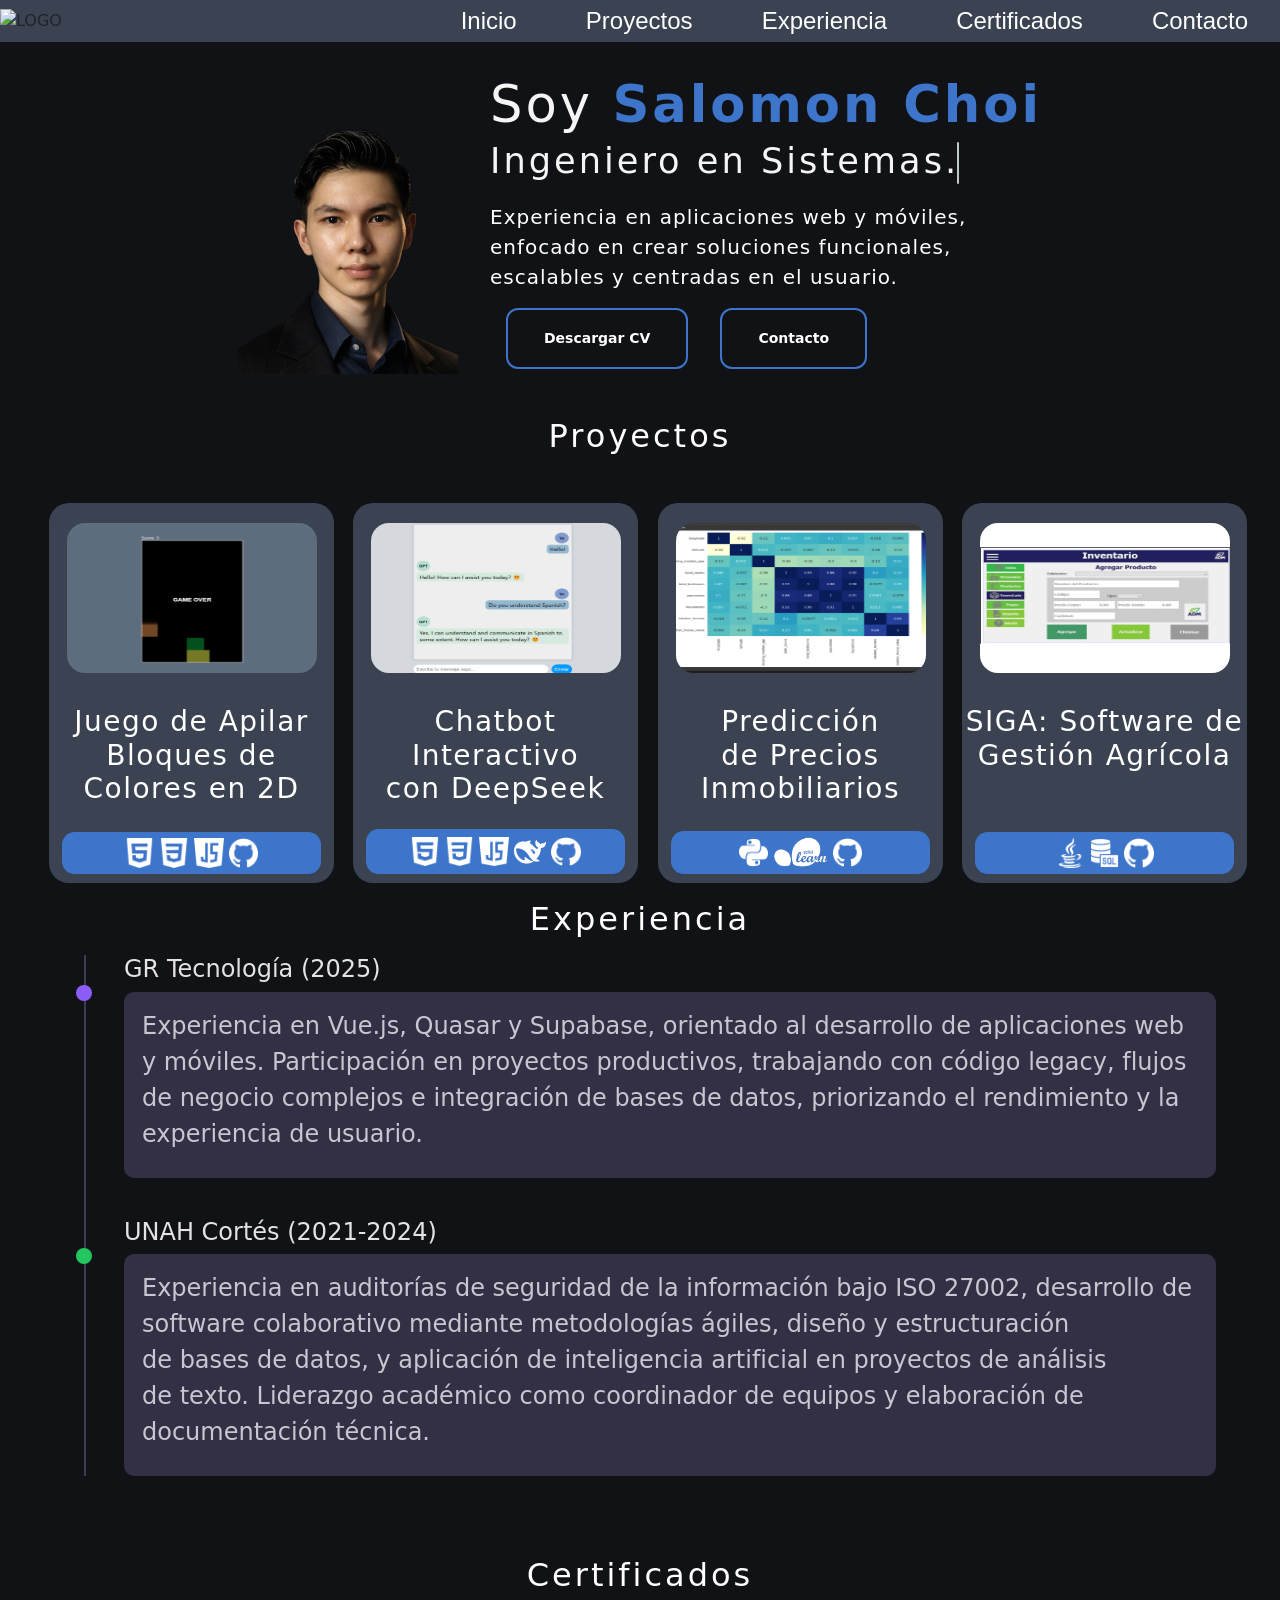
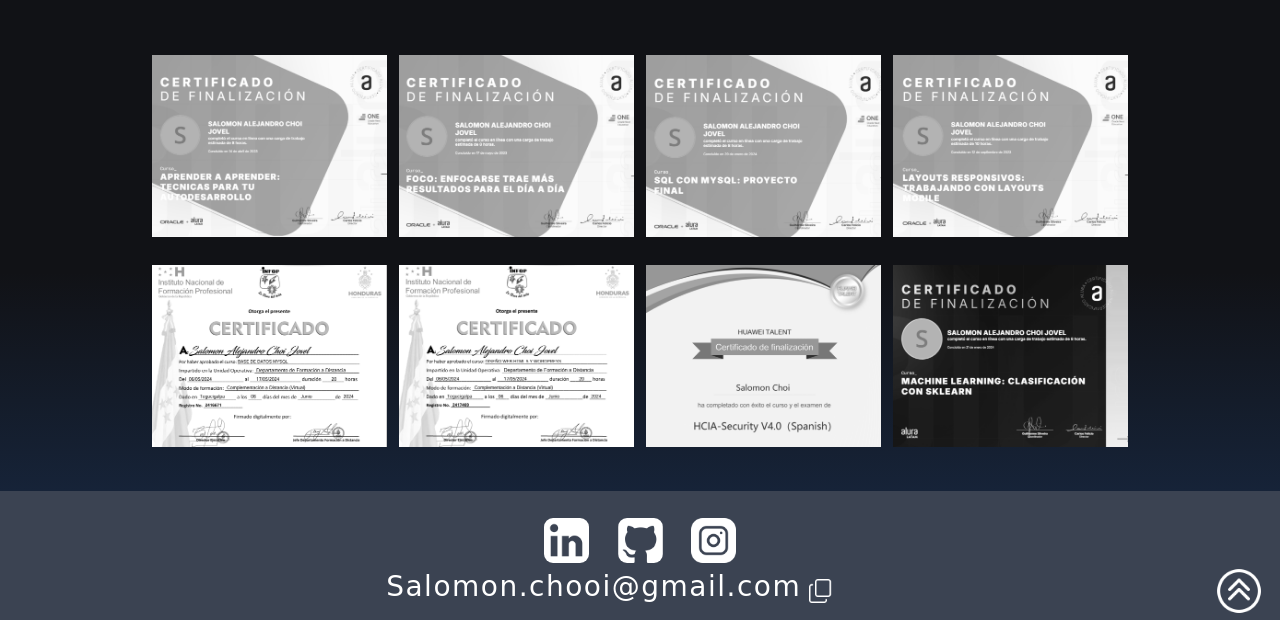
==== index.html @ 85e26380 "contacto funciona y mejora visual" ====
<!DOCTYPE html>
<html lang="es">

<head>
  <meta charset="UTF-8" />
  <meta name="viewport" content="width=device-width, initial-scale=1.0" />
  <title>Portafolio</title>
  <link rel="preconnect" href="https://fonts.googleapis.com">
  <link rel="icon" href="../PortafolioWeb/imagenes/logo.png" type="image/png">
  <link rel="preconnect" href="https://fonts.gstatic.com" crossorigin>
  <link
    href="https://fonts.googleapis.com/css2?family=Poppins:ital,wght@0,100;0,200;0,300;0,400;0,500;0,600;0,700;0,800;0,900;1,100;1,200;1,300;1,400;1,500;1,600;1,700;1,800;1,900&display=swap"
    rel="stylesheet">
  <link rel="stylesheet" class="nav--link" href="index.css" />
  <link href="https://cdn.jsdelivr.net/npm/bootstrap@5.3.3/dist/css/bootstrap.min.css" rel="stylesheet" />

</head>

<body>
  <header>
    <nav class="nav d-flex justify-content-between align-items-center p-0" id="nav">
      <div>
        <img src="../PortafolioWeb/imagenes/logo.png" class="logo" alt="LOGO">
      </div>
      <div>
        <ul class="nav__lista">
          <li class="nav__item">
            <a class="nav--link" href="#inicio">Inicio</a>
          </li>
          <li class="nav__item">
            <a class="nav--link" href="#proyectos">Proyectos</a>
          </li>
          <li class="nav__item">
            <a class="nav--link" href="#educacion">Experiencia</a>
          </li>
          <li class="nav__item">
            <a class="nav--link" href="#certificados">Certificados</a>
          </li>
          <li class="nav__item">
            <a class="nav--link" href="../PortafolioWeb/contact/contact.html">Contacto</a>
          </li>
        </ul>
      </div>
    </nav>
  </header>

  <section id="inicio">
    <div class="container_inicio d-flex">
      <div class="cursor">
        <h1 id="small-title">Salomon Choi</h1>
      </div>

      <div class="container_inicio_pic">
        <picture>
          <img src="./imagenes/salomon.png" alt="SALOMON" class="pfp" />
        </picture>
      </div>
      <div class="container_inicio_info d-flex">
        <div style="width: fit-content;">
          <h1 class="m-0  pb-1 titulocursor">Soy <span class="resaltar fw-bolder">Salomon Choi</span></h1>
        </div>
        <div style="width: fit-content;">
          <h3 id="large-title" class="p-0 pb-1 m-0 titulocursor">Ingeniero en Sistemas.</h3>
        </div>
        <p class="pt-3 fs-5">
          Experiencia en aplicaciones web y móviles, <br>enfocado en crear soluciones funcionales,<br> escalables y
          centradas en el usuario.
        </p>
        <div class="container_inicio_button">
          <input type="button" value="Descargar CV" class="button" id="download_button" />
          <input type="button" value="Contacto" class="button"
            onclick="location.href= `../PortafolioWeb/contact/contact.html`" />
        </div>
      </div>
    </div>
  </section>

  <section id="proyectos">
    <h2>Proyectos</h2>
    <div class="container_proyecto">
      <div class="container_proyecto_card">
        <div class="card_front">
          <!-- <h4>Proyecto 1</h4> -->
          <picture>
            <img src="./imagenes/proyectos/18.png" alt="PPP" class="imgProyecto" />
          </picture>
          <h3>Juego de Apilar Bloques de Colores en 2D</h3>
          <div class="container_proyecto_lenguaje">
            <img src="./imagenes/lenguajes/html.png" alt="html" class="icono_lenguaje" />
            <img src="./imagenes/lenguajes/css.png" alt="css" class="icono_lenguaje" />
            <img src="./imagenes/lenguajes/javascript.png" alt="javascript" class="icono_lenguaje" />
            <img src="./imagenes/lenguajes/github.png" alt="github" class="icono_lenguaje" />
          </div>
        </div>
        <div class="card_back">
          <h3 id="card_back-title">Juego de Apilar Bloques de Colores en 2D</h3>
          <p>
            Juego desarrollado en JavaScript donde el jugador debe colocar bloques sobre el anterior, cortando el
            sobrante y reduciendo la superficie disponible. Incluye lógica de juego y detección de colisiones.
          </p>
          <input type="button" value="Ver Código"
            onclick="window.open('https://github.com/SaloChoi/Juego-de-bloques-2D', '_blank')" class="button" />
        </div>
      </div>
      <!-- ---------------------------------------------- -->
      <div class="container_proyecto_card">
        <div class="card_front">
          <!-- <h4>Proyecto2</h4> -->
          <picture>
            <img src="./imagenes/proyectos/17.png" alt="PPP" class="imgProyecto" />
          </picture>
          <h3>Chatbot Interactivo con DeepSeek</h3>
          <div class="container_proyecto_lenguaje">
            <img src="./imagenes/lenguajes/html.png" alt="html" class="icono_lenguaje" />
            <img src="./imagenes/lenguajes/css.png" alt="css" class="icono_lenguaje" />
            <img src="./imagenes/lenguajes/javascript.png" alt="javascript" class="icono_lenguaje" />
            <img src="./imagenes/lenguajes/deepseek.png" alt="deepseek" id="icono_deepseek" />
            <img src="./imagenes/lenguajes/github.png" alt="github" class="icono_lenguaje" />
          </div>
        </div>
        <div class="card_back">
          <h3 id="card_back-title">Chatbot Interactivo con DeepSeek</h3>
          <p>
            Chatbot que utiliza la API de DeepSeek para proporcionar respuestas inteligentes, optimizando la interacción
            con los usuarios y gestionando dependencias con npm para mayor eficiencia.
          </p>
          <input type="button" value="Ver Código" onclick="window.open('https://github.com/SaloChoi/Chatbot', '_blank')"
            class="button" />
        </div>
      </div>
      <!-- ---------------------------------------------- -->
      <div class="container_proyecto_card">
        <div class="card_front">
          <!-- <h4>Proyecto 3</h4> -->
          <picture>
            <img src="./imagenes/proyectos/19.png" alt="PPP" class="imgProyecto" />
          </picture>
          <h3>
            Predicción de Precios Inmobiliarios
          </h3>
          <div class="container_proyecto_lenguaje">
            <img src="./imagenes/lenguajes/python.png" alt="python" class="icono_lenguaje" />
            <img src="./imagenes/lenguajes/sk.png" alt="sklearn" id="icono_sklearn""/>
            <img src=" ./imagenes/lenguajes/github.png" alt="github" class="icono_lenguaje" />
          </div>
        </div>
        <div class=" card_back">
          <h3 id="card_back-title">Predicción de Precios Inmobiliarios</h3>
          <p>
            Proyecto en Phyton que utiliza Scikit-Learn para predecir precios de viviendas. Se emplearon Pandas y
            NumPy para procesar datos, y Matplotlib para visualización. Desarrollado en Google Colab.
          </p>
          <input type="button" value="Ver Código"
            onclick="window.open('https://github.com/SaloChoi/Predicci-n-de-Precios', '_blank')" class="button" />
        </div>
      </div>
      <!-- ---------------------------------------------- -->
      <div class="container_proyecto_card">
        <div class="card_front">
          <!-- <h4>Proyecto 4</h4> -->
          <picture>
            <img src="./imagenes/proyectos/20.png" alt="PPP" class="imgProyecto" />
          </picture>
          <h3>SIGA: Software de Gestión Agrícola</h3>
          <div class="container_proyecto_lenguaje">
            <img src="./imagenes/lenguajes/java.png" alt="java" class="icono_lenguaje" />
            <img src="./imagenes/lenguajes/sql.png" alt="sql" class="icono_lenguaje" />
            <img src="./imagenes/lenguajes/github.png" alt="github" class="icono_lenguaje" />
          </div>
        </div>

        <div class="card_back">
          <h3 id="card_back-title">SIGA: Software de Gestión Agrícola</h3>
          <p>
            Software desarrollado Java para gestionar productos, pagos y proveedores en el sector agrícola. El sistema
            se conecta a una base de datos MySQL para generar informes y mostrar gráficos que facilitan la toma de
            decisiones.
          </p>
          <input type="button" value="Ver Código" onclick="window.open('https://github.com/SaloChoi/SIGA', '_blank')"
            class="button" />
        </div>
      </div>
    </div>
  </section>

  <section id="educacion">
    <h2>Experiencia</h2>

    <div class="timeline">

      <div class="timeline-item">
        <h4>GR Tecnología (2025)</h4>
        <div class="dot purple"></div>
        <div class="content">
          <p class="fs-4">Experiencia en Vue.js, Quasar y Supabase, orientado al desarrollo de aplicaciones web y
            móviles. Participación en proyectos productivos, trabajando con código legacy, flujos de negocio complejos e
            integración de bases de datos, priorizando el rendimiento y la experiencia de usuario.</p>

        </div>
      </div>

      <div class="timeline-item">
        <h4>UNAH Cortés (2021-2024)</h4>
        <div class="dot green"></div>
        <div class="content">
          <p class="fs-4">Experiencia en auditorías de seguridad de la información bajo ISO 27002, desarrollo de
            software colaborativo mediante metodologías ágiles, diseño y estructuración de bases de datos, y aplicación
            de inteligencia artificial en proyectos de análisis de texto. Liderazgo académico como coordinador de
            equipos y elaboración de documentación técnica.</p>

        </div>
      </div>



    </div>


  </section>


  <section id="certificados">
    <h2>Certificados</h2>
    <div class="container_certificados">
      <div class="portfolio__project">
        <img src="./imagenes/certificados/4.png" alt="" class="img_certificado" />
      </div>
      <div class="portfolio__project">
        <img src="./imagenes/certificados/6.png" alt="" class="img_certificado" />
      </div>
      <div class="portfolio__project">
        <img src="./imagenes/certificados/7.png" alt="" class="img_certificado" />
      </div>
      <div class="portfolio__project">
        <img src="./imagenes/certificados/15.png" alt="" class="img_certificado" />
      </div>
      <div class="portfolio__project">
        <img src="./imagenes/certificados/1.png" alt="" class="img_certificado" />
      </div>
      <div class="portfolio__project">
        <img src="./imagenes/certificados/2.png" alt="" class="img_certificado" />
      </div>
      <div class="portfolio__project">
        <img src="./imagenes/certificados/3.png" alt="" class="img_certificado" />
      </div>
      <div class="portfolio__project">
        <img src="./imagenes/certificados/5.png" alt="" class="img_certificado" />
      </div>
    </div>
    <script src="index.js" type="module"> </script>
</body>

<footer id="contacto">
  <div class="footer_container">
    <div id="owo">
      <ul class="icon-list">
        <li><a href="https://www.linkedin.com/in/salomon-choi-44223b34b/" target="_blank"><img class="programas2"
              src="./imagenes/linkedin.png" alt="" /></a></li>
        <li><a href="https://github.com/SaloChoi" target="_blank"><img class="programas2" src="./imagenes/github.png"
              alt="" /></a></li>
        <li><a href="https://www.instagram.com/accounts/login/" target="_blank"><img class="programas2"
              src="./imagenes/instagram.png" alt="" /></a></li>
      </ul>
    </div>
    <div class="footer-email d-flex align-items-center">
      <div class="d-flex align-items-center mb-2 mt-1">
        <h3 id="email" class="me-2 ps-4">Salomon.chooi@gmail.com</h3>
      <img src="./imagenes/copia.png" class="copy-img" title="Click para copiar" onclick="copiarEmail(this)">
      <span id="copiado-msg" class="copiado-msg ">¡Copiado!</span>
      <a href="#nav" class="up">
        <img src="./imagenes/chevron-doble.png" alt="Up" class="up-img">
      </a>
      </div>
    </div>
  </div>
</footer>

</html>
---- index.css ----
* {
  box-sizing: border-box;
}

body {
  margin: 0;
  padding: 0;
  width: 100%;
  font-family: "poppins", sans-serif;
  background-color: var(--bg-color) !important;
  display: flex;
  flex-direction: column;
  --bg-color: #111216;
  --bg-color-nav: #38393c;
  --bg-color-button: #48e;
  --bg-color-resaltar: #0e3f65;
  --bg-color-section: #373737;
  --letra: #ffffff;
  --letra-oscura: #e3e3e3;
  --dg-color-1: #192d4c;
  --dg-color-2: #1e3961;
  --dg-color-3: #264c85;
  --dg-color-4: #3160a5;
  --dg-color-5: #3c75ca;
  --dg-color-6:   #3f3b52;
  --dg-color-7: #3b4352;
}

h1,
h2,
h3 {
  text-wrap: balance;
}

p {
  text-wrap: pretty;
  font-weight: 400;
  font-size: 0.9rem;
}

header {
  margin: 0;
  padding: 0;
}

.resaltar {
  color: var(--dg-color-5);
}

.logo {
  width: 70px;
  height: 70px;
}

.nav {
  background-color: var(--dg-color-7);
  text-align: right;
  padding: 1%;
}

.nav__lista {
  margin: 0;
  padding: 0;
}

.nav__item {
  display: inline-block;
  /* background-color: var(--bg-color-nav); */
  color: var(--letra);
  font-family: sans-serif;
  padding: 0.2rem 2rem;
  font-size: 1.5rem;
  /* border: 1px solid var(--bg-color-nav); */
}

.nav__item:hover {
  background-color: var(--bg-color);
  border-radius: 10px 10px 0 0;
  border: 1px solid var(--letra);
  border-bottom: none;
}

.nav--link {
  color: inherit;
  text-decoration: none;
}

/* ////////////INICIO */

.container_inicio {
  display: flex;
  flex-direction: row;
  justify-content: center;
  padding-top: 2rem;
  padding-bottom: 0;
  margin: auto;
}

#small-title {
  display: none;
}

.pfp {
  width: 100%;
  height: 100%;
  position: absolute;
  z-index: 1;
}

.container_inicio_pic {
  width: 220px;
  height: 300px;
  background-color: none;
  border-radius: 10%;
  position: relative;
  overflow: visible;
}

.container_inicio_info {
  display: flex;
  flex-direction: column;
  justify-content: center;
  margin-left: 2rem;
  color: var(--letra);
  letter-spacing: 1px;
}

.cursor {
  display: flex;
}

.titulocursor {
  letter-spacing: 3px;
  margin: 0;
  color: whitesmoke;
  overflow: hidden;
  white-space: nowrap;
  position: relative;
  width: 0; /* Empieza en 0 */
  font-size: 320%;
}

h1.titulocursor {
  animation: typing 2s steps(20) forwards;
  animation-delay: 0.3s;
}

h3.titulocursor {
  animation: typing 3s steps(25) forwards;
  animation-delay: 2.5s; /* Después del h1 */
  font-size: 220%;
}

/* Cursor al FINAL del texto */
.titulocursor::after {
  content: "";
  width: 2px;
  height: 90%;
  background-color: #bfc9ca;
  position: absolute;
  right: 0;
  top: 5%;
  border-radius: 4px;
  animation: parpadear 0.7s infinite;
}

/* Ocultar cursor del h1 cuando termine */
h1.titulocursor::after {
  animation:
    parpadear 0.7s infinite,
    hideCursor 0s 2.5s forwards;
}

/* Animaciones */
@keyframes typing {
  from {
    width: 0;
  }
  to {
    width: 100%;
  }
}

@keyframes parpadear {
  0%,
  100% {
    opacity: 1;
  }
  50% {
    opacity: 0;
  }
}

@keyframes hideCursor {
  to {
    opacity: 0;
    visibility: hidden;
  }
}

.container_inicio_info p {
  margin: 0;
}

.container_inicio_button {
  display: flex;
  flex-direction: row;
}

.container_inicio_button input {
  margin: 1rem;
}

.button {
  color: var(--letra);
  border: 2px solid var(--dg-color-5);
  border-radius: 12px;
  font-weight: bold;
  padding: 18px 36px;
  display: inline-block;
  /* font-family: "Lucida Console", Monaco, monospace; */
  font-size: 14px;
  /* letter-spacing: 1px; */
  cursor: pointer;
  box-shadow: inset 0 0 0 0 var(--bg-color-nav);
  -webkit-transition: ease-out 0.4s;
  -moz-transition: ease-out 0.4s;
  transition: ease-out 0.4s;
  background-color: var(--bg-color);
}

.button:hover {
  box-shadow: inset 0 100px 0 0 var(--bg-color-button);
  color: var(--letra-oscura);
}

/*///////////////// PROYECTOS */

.container_proyecto {
  display: flex;
  flex-direction: row;
  justify-content: center;
  min-width: 300px;
  flex-wrap: wrap;
  background-color: var(--bg-color);
}

h2 {
  text-align: center;
  color: var(--letra) !important;
  padding: 2rem;
  font-size: 2rem;
  margin: 0;
  letter-spacing: 3px;
  font-weight: bolder;
}

.container_proyecto_card {
  background-color: var(--bg-color);
  max-width: 285px;
  max-height: 341px;
  margin-bottom: 2rem;
  position: relative;
  color: var(--letra);
  text-align: center;
  margin-left: 0.6rem;
  margin-right: 0.6rem;
}

h4 {
  margin-bottom: 6px;
  margin-top: 10px;
  color: var(--letra-oscura) !important;
}

h3 {
  color: var(--letra);
  letter-spacing: 1.5px;
}

.imgProyecto {
  width: 250px;
  height: 150px;
  margin-top: 20px;
  border-radius: 18px;
}

.icono_lenguaje {
  width: 12%;
}

/* .card_front picture{
  background-color: var(--dg-color-5);
} */

.container_proyecto_lenguaje {
  margin-top: auto; 
  gap: 0.5rem;
  background-color: var(--dg-color-5);
  padding: 0.4rem;
  margin-left: 0.8rem;
  margin-right:  0.8rem;
  border-radius: 0.8rem;
}

#icono_sklearn {
  width: 22%;
}

#icono_deepseek {
  width: 13%;
}

.card_front h3{
  margin-top: 2rem;
}

.card_back,
.card_front {
  backface-visibility: hidden;
  transition: transform 1.2s;
  width: 285px;
  height: 380px;
  border-radius: 20px;
  overflow: hidden;
  padding-bottom: 9px;
  background-color: var(--dg-color-7);
  margin: 0.5rem;
  display: flex;
  flex-direction: column;
}

.container_proyecto_card:hover .card_front {
  transform: perspective(1900px) rotateY(180deg);
  border: 2px solid var(--letra);
}

.card_front {
  transform: perspective(1900px) rotateY(0deg);
}

.container_proyecto_card:hover .card_back {
  transform: perspective(1900px) rotateY(360deg);
  border: 2px solid var(--letra);
}

.card_back {
  position: absolute;
  top: 0;
  width: 285px;
  height: 380px;
  padding: 12px;
  transform: perspective(900px) rotateY(180deg);
  align-content: center;
}

.card_back p{
  font-size: 1rem;
}

#card_back-title {
  letter-spacing: 0.8px;
  margin-bottom: 1rem;
  margin-top: 0;
  font-size: 1.2rem;
}

.card_back .button {
    margin-top: auto; 
  margin-bottom: 0;
    padding: 0.8rem;
}

.proyect_button:hover {
  box-shadow: inset 0 0 0 25px var(--bg-color-button);
  color: var(--letra-oscura);
  border-color: var(--bg-color-button);
}
/* ///////////////////EDUCACION//////// */

#educacion {
  margin-bottom: 0.5rem;
}

.container_educacion {
  display: flex;
  flex-direction: row;
  flex-wrap: wrap;
  justify-content: center;
  text-align: center;
}

#educacion h2 {
  padding-bottom: 0.5rem;
}

.container_educacion_etapa {
  margin-top: 2rem;
}

.img_ubicacion {
  width: 40%;
  position: relative;
}
.img_aprobado {
  position: absolute;
  opacity: 1;
  width: 4%;
  min-width: 45px;
}

.container_educacion_etapa:hover .img_aprobado {
  /* animation: rotate-scale-up-vertical 0.4s linear both; */
  animation: rotate-scale-up 0.4s linear both;
}

.container-educacion-lvl {
  border-top: 8px dotted white;
  margin: 3px;
  padding-top: 0.6rem;
}

.container_educacion_etapa p {
  color: #bfc9ca;
  font-size: 0.8rem;
  letter-spacing: normal;
  padding: 0;
  margin: 0;
  max-width: 290px;
}

.container_educacion_etapa {
  margin-top: 0;
  margin-bottom: 1rem;
  padding-top: 1rem;
}

/* ////////////////// CERTIFICADO //////////////////// */

#certificados {
  background: linear-gradient(
    to bottom,
    var(--bg-color) 50%,
    var(--dg-color-1) 100%
  );
}
.portfolio {
  min-height: 100vh;
  display: flex;
  flex-direction: row;
  text-align: center;
  container-name: portfolio;
}

.portfolio__title {
  font-size: 3rem;
}

.container_certificados {
  display: grid;
  grid-template-columns: repeat(auto-fill, minmax(200px, 1fr));
  max-width: 1000px;
  margin: auto;
  width: 100%;
  gap: 12px;
  padding: 12px;
  min-height: 48vh;
}

.portfolio__project {
  background-image: #0006;
  background-position: center;
  background-size: cover;
  display: grid;
  align-items: center;
  justify-items: center;
}

.img_certificado {
  margin: 0%;
  padding: 0%;
}

.portfolio__project h3 {
  padding: 0;
  margin: 0;
}

.portfolio__project:hover {
  opacity: 0.8;
  outline: 2px solid var(--letra);
}

.img_certificado {
  width: 100%;
}

/* ////////////FOOTER */

footer {
  background: var(--dg-color-7)
}

.footer_container {
  display: flex;
  flex-direction: column;
  align-items: center;
  padding-top: 1.5rem;
  padding-bottom: 0;
  margin-top: 1.5rem;
  /* background-color: var(--bg-color-nav); */
}

.icon-list {
  display: flex;
  justify-content: center;
  gap: 1.8rem;
  list-style: none;
  padding: 0;
  margin: 0.2rem;
}

.programas2 {
  width: 45px;
  height: 45px;
  border-radius: 20%;
}

.footer-email {
  color: var(--letra);
  font-weight: bolder;
  display: flex;
  flex-direction: row;
  font-size: 0.8rem;
  text-align: center;
}

.footer-email h3 {
  position: relative;
  font-weight: 300;
}

.up {
  position: absolute;
  right: 1rem;
}

.up-img {
  /* padding-bottom: 1rem; */
  width: 50px;
  height: 50px;
  cursor: pointer;
}

/* ####################### */

@media (max-width: 1020px) {
  .nav__item {
    padding: 0.2rem 1rem;
    font-size: 1.1rem;
  }

  .container_inicio {
    flex-direction: column;
    align-items: center;
  }

  #large-title {
    display: none;
  }

  #small-title {
    display: block;
    margin-bottom: 2rem;
  }

  h1 {
    font-size: 3rem;
  }

  .container_inicio_info {
    width: 100%;
    margin: 1rem;
    text-align: center;
    align-items: center;
  }
  .container_inicio_info p {
    margin-top: 2rem;
  }

  .button {
    padding: 10px 18px;
  }
}

@media (max-width: 768px) {
  .nav__item {
    font-size: 1.5rem;
    display: flex;
    flex-direction: column;
    width: 100%;
    padding: 2px;
  }

  .nav__item:hover {
    background-color: var(--bg-color);
    border-radius: 0;
    border: 1px solid var(--letra);
  }
}

@keyframes rotate-scale-up-vertical {
  0% {
    transform: scale(1) rotateY(0);
  }
  50% {
    transform: scale(2) rotateY(180deg);
  }
  100% {
    transform: scale(1) rotateY(360deg);
  }
}

@keyframes rotate-scale-up {
  0% {
    transform: scale(1) rotateZ(0);
  }
  50% {
    transform: scale(2) rotateZ(180deg);
  }
  100% {
    transform: scale(1) rotateZ(360deg);
  }
}

@keyframes hideCursor {
  from {
    opacity: 1;
  }
  to {
    opacity: 0;
    visibility: hidden; /* Añade esto */
  }
}

/* ///////////////////////////////////// */

.timeline {
  position: relative;
  max-width: 90%;
  margin: auto;
}

.timeline::before {
  content: "";
  position: absolute;
  left: 20px;
  top: 0;
  bottom: 0;
  width: 2px;
  background: #3f3b52;
}

.timeline-item {
  position: relative;
  padding-left: 60px;
  margin-bottom: 40px;
}

.date {
  display: block;
  color: #9ca3af;
  font-size: 0.85rem;
  margin-bottom: 6px;
}

.dot {
  position: absolute;
  left: 12px;
  top: 30px;
  width: 16px;
  height: 16px;
  border-radius: 50%;
}

.purple { background: #8b5cf6; }
.green  { background: #22c55e; }
.cyan   { background: #06b6d4; }

.content {
  background: #332f45;
  padding: 16px 18px;
  border-radius: 10px;
}

.content h3 {
  margin: 0 0 6px;
  font-size: 1rem;
}

.content p {
  margin: 0 0 10px;
  color: #c7c7d1;
  font-size: 0.9rem;
}

.file {
  display: inline-block;
  background: #3f3b52;
  padding: 6px 10px;
  border-radius: 6px;
  font-size: 0.8rem;
}

.user {
  display: flex;
  gap: 10px;
  align-items: center;
  margin-top: 10px;
}

.user img {
  border-radius: 50%;
}

.user small {
  display: block;
  color: #9ca3af;
  font-size: 0.75rem;
}

.avatars {
  display: flex;
  gap: 6px;
  margin-top: 10px;
}

.avatars img {
  border-radius: 50%;
}

.more {
  background: #3f3b52;
  border-radius: 50%;
  width: 32px;
  height: 32px;
  display: grid;
  place-items: center;
  font-size: 0.8rem;
}


/* ///////////////////// */

.copiado-msg {
  margin-left: 8px;
  font-size: 14px;
  opacity: 0;
  transition: opacity 0.3s ease;
}

.copiado-msg.mostrar {
  opacity: 1;
}

.copy-img {
  width: 1.5rem;
  height: 1.5rem;
  cursor: pointer;
}



/* ////////////////// GLASS CONTACT ////////////////// */

.contact_section {
  display: flex;
  justify-content: center;
  align-items: center;
  padding: 5rem 1rem;
}

.contact_glass {
  width: 100%;
  max-width: 520px;
  padding: 3rem;
  border-radius: 25px;

  background: rgba(59, 67, 82, 0.35);
  backdrop-filter: blur(18px);
  -webkit-backdrop-filter: blur(18px);

  border: 1px solid rgba(72, 142, 255, 0.25);
  box-shadow: 0 8px 40px rgba(0, 0, 0, 0.6);

  color: var(--letra);
}

.contact_glass h2 {
  text-align: center;
  margin-bottom: 0.5rem;
  letter-spacing: 2px;
}

.contact_subtitle {
  text-align: center;
  font-size: 0.9rem;
  color: var(--letra-oscura);
  margin-bottom: 2rem;
}

.contact_form {
  display: flex;
  flex-direction: column;
  gap: 1.4rem;
}

.input_group {
  display: flex;
  flex-direction: column;
  gap: 0.4rem;
}

.input_group label {
  font-size: 0.85rem;
  font-weight: 500;
  color: var(--letra-oscura);
  letter-spacing: 0.5px;
}

.input_group input,
.input_group textarea {
  padding: 0.9rem;
  border-radius: 15px;
  border: 1px solid rgba(255,255,255,0.1);
  background: rgba(17, 18, 22, 0.6);
  color: var(--letra);
  outline: none;
  font-size: 0.9rem;
  transition: 0.3s ease;
}

.input_group input:focus,
.input_group textarea:focus {
  border: 1px solid var(--dg-color-5);
  box-shadow: 0 0 12px rgba(60, 117, 202, 0.4);
}

.contact_button {
  margin-top: 0.5rem;
  padding: 1rem;
  border-radius: 15px;
  border: none;
  cursor: pointer;
  font-weight: bold;
  letter-spacing: 1px;

  background: linear-gradient(135deg, var(--dg-color-4), var(--dg-color-5));
  color: white;
  transition: 0.3s ease;
}

.contact_button:hover {
  transform: translateY(-3px);
  box-shadow: 0 6px 20px rgba(60, 117, 202, 0.5);
}

#respuesta {
  font-size: 0.85rem;
  margin-top: 0.8rem;
  text-align: center;
}
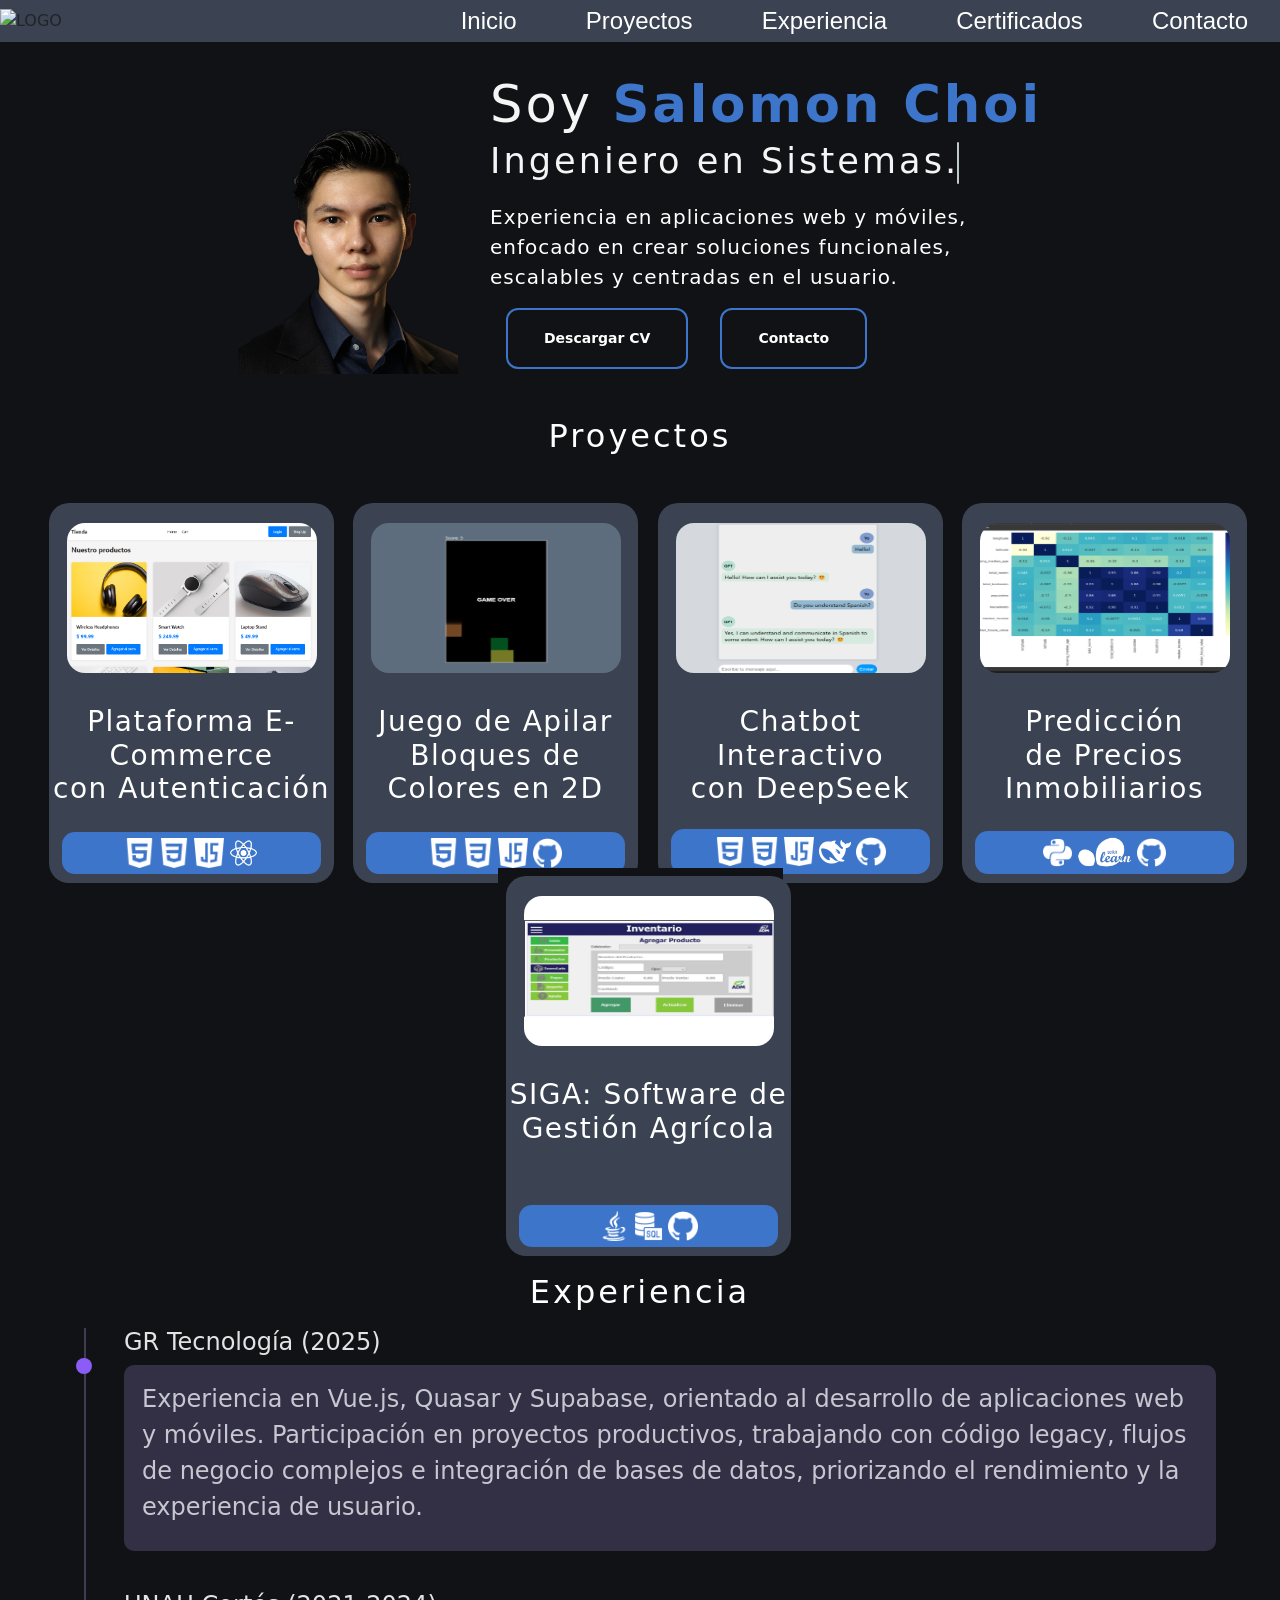
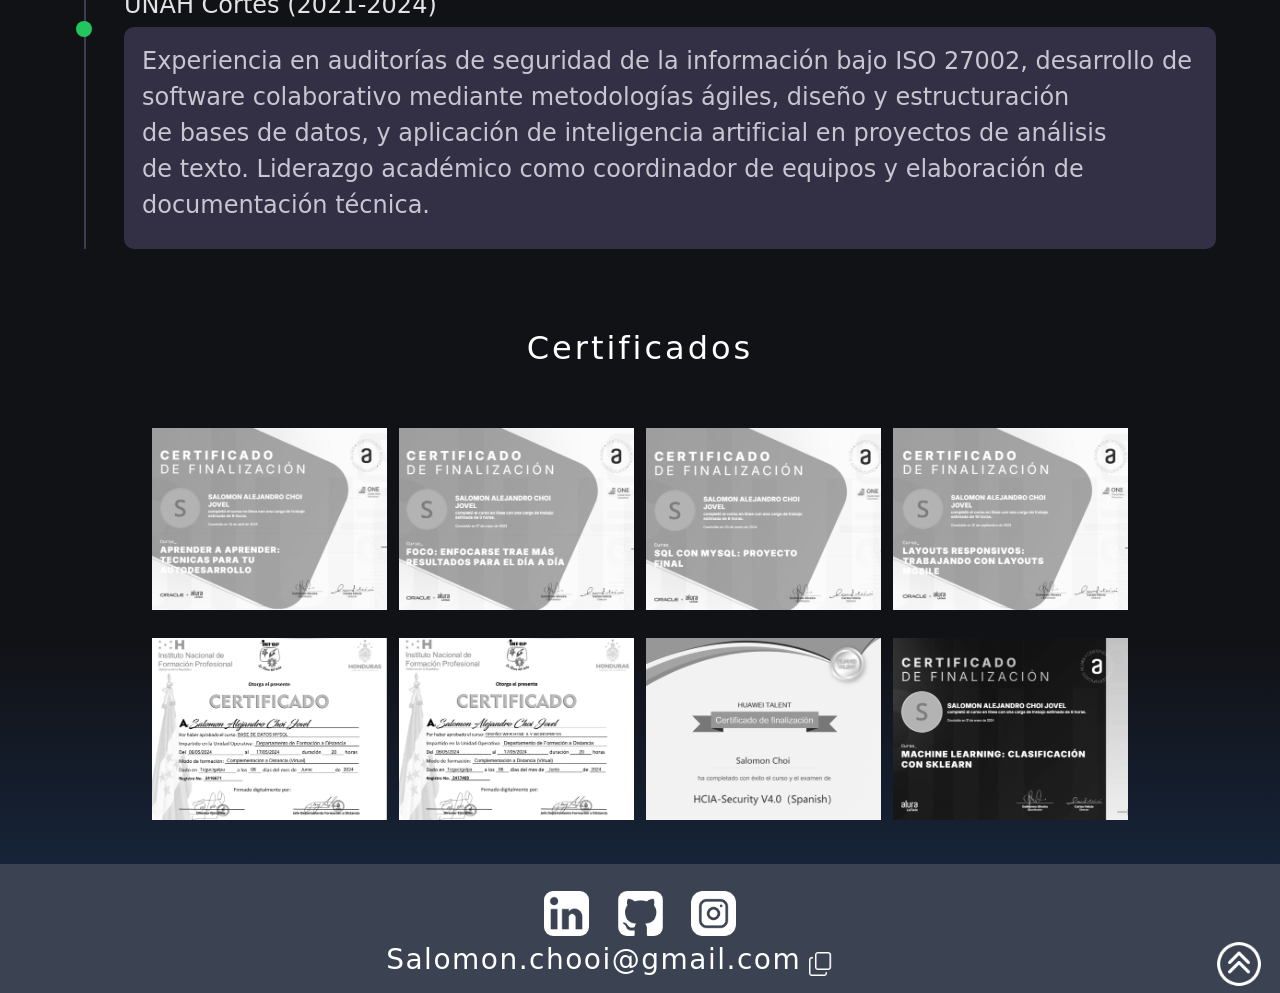
==== commit f8c701b5: "adicion de proyecto de react ecommerce" ====
--- a/index.html
+++ b/index.html
@@ -78,6 +78,31 @@
   <section id="proyectos">
     <h2>Proyectos</h2>
     <div class="container_proyecto">
+            <div class="container_proyecto_card">
+        <div class="card_front">
+          <!-- <h4>Proyecto 1</h4> -->
+          <picture>
+            <img src="./imagenes/proyectos/16.png" alt="PPP" class="imgProyecto" />
+          </picture>
+          <h3>Plataforma E-Commerce con Autenticación</h3>
+          <div class="container_proyecto_lenguaje">
+            <img src="./imagenes/lenguajes/html.png" alt="html" class="icono_lenguaje" />
+            <img src="./imagenes/lenguajes/css.png" alt="css" class="icono_lenguaje" />
+            <img src="./imagenes/lenguajes/javascript.png" alt="javascript" class="icono_lenguaje" />
+            <img src="./imagenes/lenguajes/react.png" alt="github" class="icono_lenguaje" />
+          </div>
+        </div>
+        <div class="card_back">
+          <h3 id="card_back-title">Plataforma E-Commerce con Autenticación</h3>
+          <p>
+          Aplicación web desarrollada con React que permite registro e inicio de sesión de usuarios, visualización de productos y gestión de carrito de compras 
+          en una arquitectura multipágina, utilizando almacenamiento en caché
+          </p>
+          <input type="button" value="Ver Demo"
+            onclick="window.open('https://aprendiendo-react-alpha.vercel.app/', '_blank')" class="button" />
+        </div>
+      </div>
+      <!-- ---------------------------------------------- -->
       <div class="container_proyecto_card">
         <div class="card_front">
           <!-- <h4>Proyecto 1</h4> -->
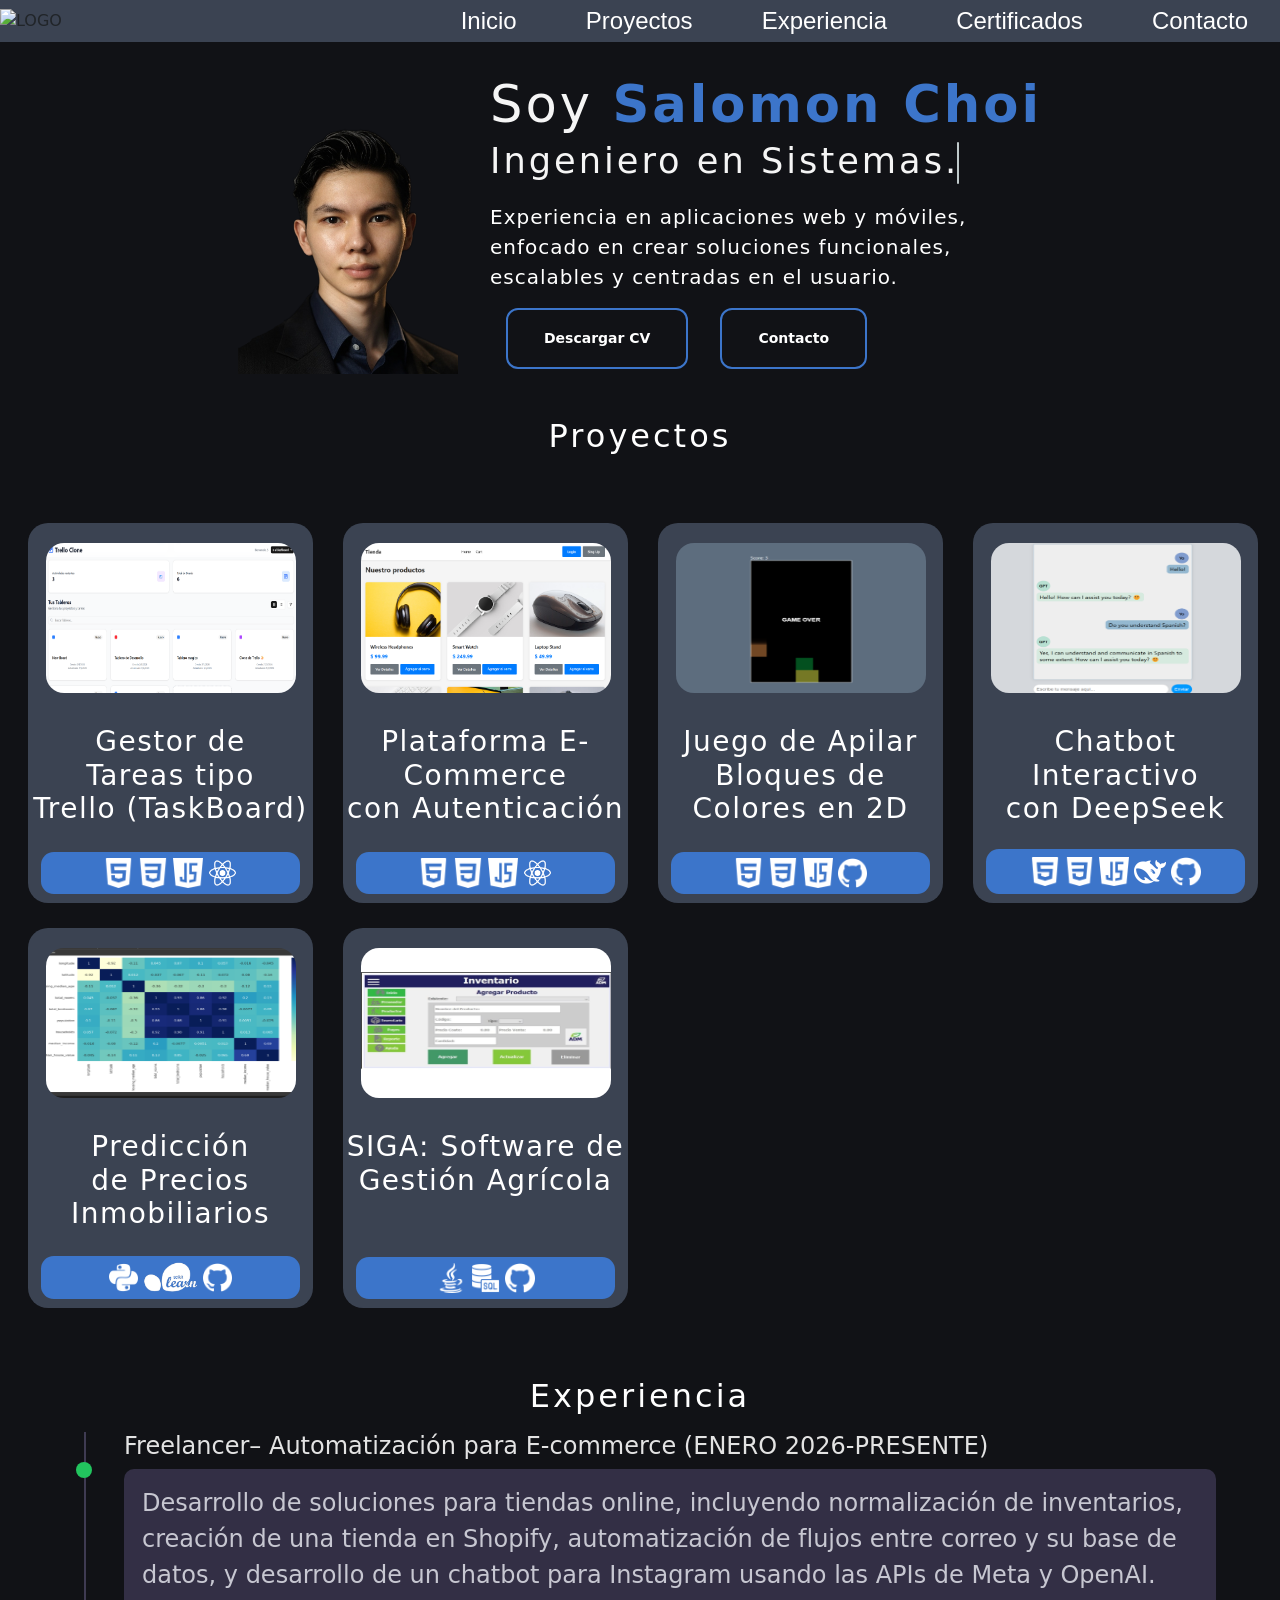
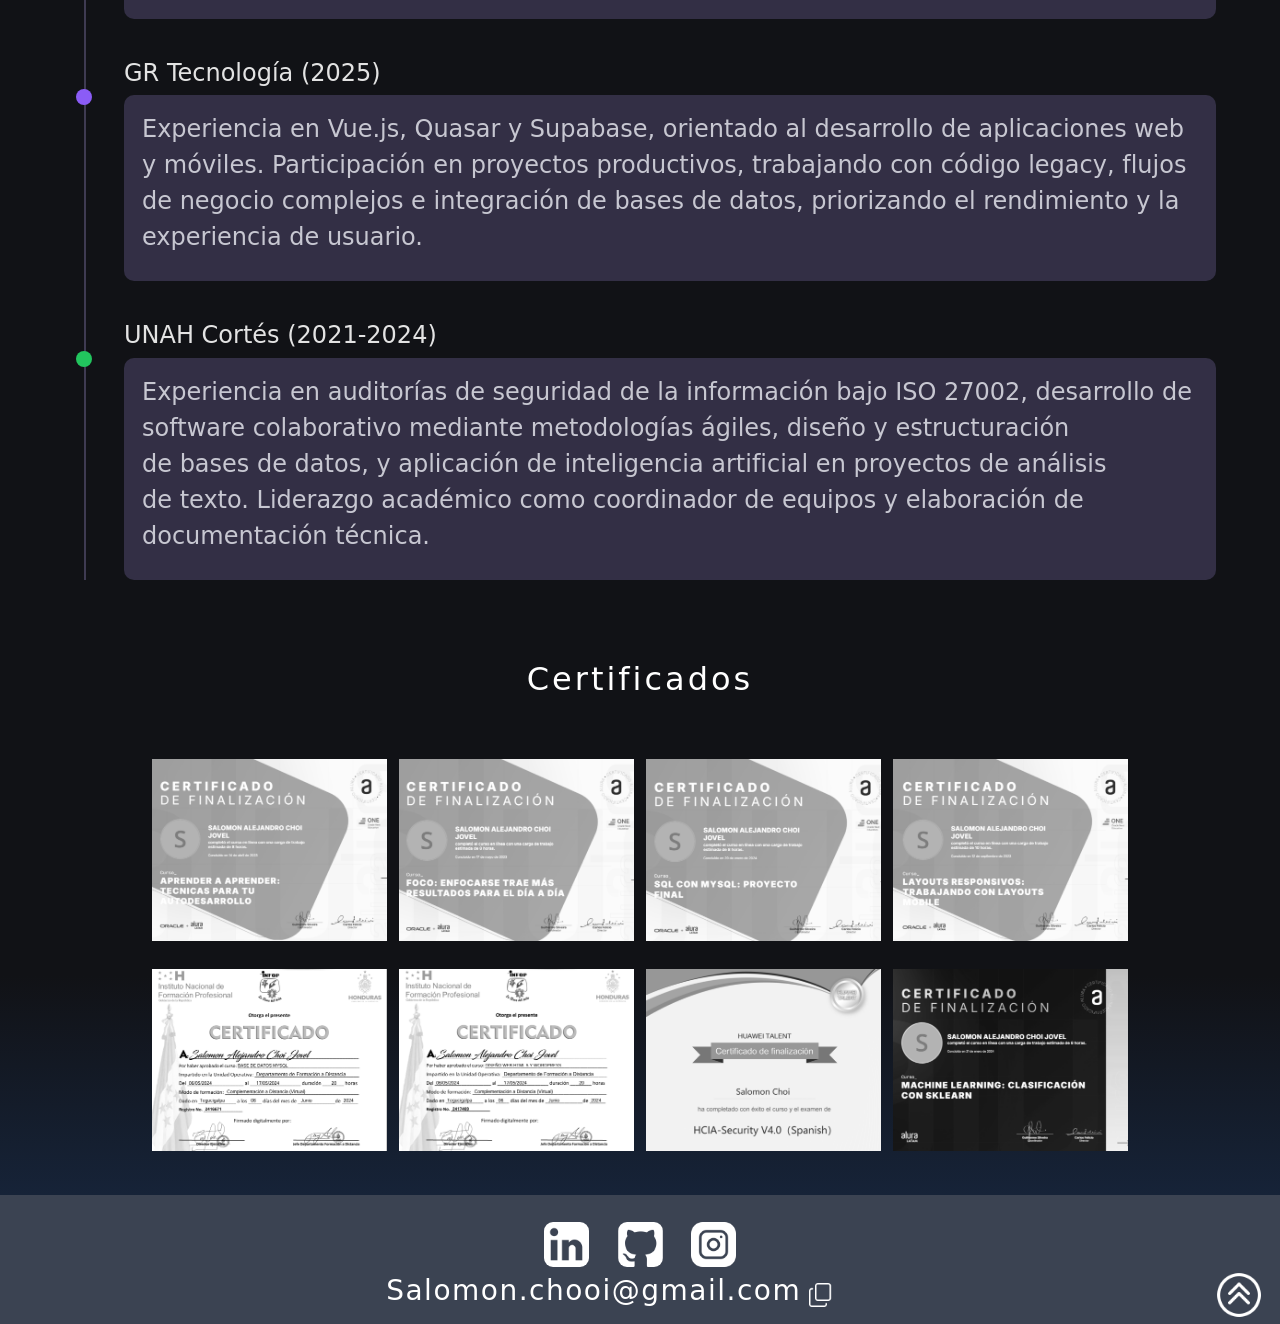
==== commit 08c9ca6a: "adicion de nuevo proyecto y mejora de su visualizacion" ====
--- a/index.html
+++ b/index.html
@@ -78,13 +78,14 @@
   <section id="proyectos">
     <h2>Proyectos</h2>
     <div class="container_proyecto">
-            <div class="container_proyecto_card">
+
+      <div class="container_proyecto_card ">
         <div class="card_front">
           <!-- <h4>Proyecto 1</h4> -->
           <picture>
-            <img src="./imagenes/proyectos/16.png" alt="PPP" class="imgProyecto" />
-          </picture>
-          <h3>Plataforma E-Commerce con Autenticación</h3>
+            <img src="./imagenes/proyectos/15.png" alt="PPP" class="imgProyecto" />
+          </picture>
+          <h3>Gestor de Tareas tipo Trello (TaskBoard)</h3>
           <div class="container_proyecto_lenguaje">
             <img src="./imagenes/lenguajes/html.png" alt="html" class="icono_lenguaje" />
             <img src="./imagenes/lenguajes/css.png" alt="css" class="icono_lenguaje" />
@@ -93,10 +94,35 @@
           </div>
         </div>
         <div class="card_back">
+          <h3 id="card_back-title">Gestor de Tareas tipo Trello (TaskBoard)</h3>
+          <p>
+           Aplicación web estilo Trello para gestión de tareas con soporte para drag & drop, autenticación de usuarios y almacenamiento en la nube. Permite a cada usuario crear y organizar sus propios tableros y columnas de trabajo de forma segura
+          </p>
+          <input type="button" value="Ver Demo"
+            onclick="window.open('https://trelo-8muv.vercel.app/', '_blank')" class="button" />
+        </div>
+      </div>
+      <!-- ---------------------------------------------- -->
+      <div class="container_proyecto_card ">
+        <div class="card_front">
+          <!-- <h4>Proyecto 1</h4> -->
+          <picture>
+            <img src="./imagenes/proyectos/16.png" alt="PPP" class="imgProyecto" />
+          </picture>
+          <h3>Plataforma E-Commerce con Autenticación</h3>
+          <div class="container_proyecto_lenguaje">
+            <img src="./imagenes/lenguajes/html.png" alt="html" class="icono_lenguaje" />
+            <img src="./imagenes/lenguajes/css.png" alt="css" class="icono_lenguaje" />
+            <img src="./imagenes/lenguajes/javascript.png" alt="javascript" class="icono_lenguaje" />
+            <img src="./imagenes/lenguajes/react.png" alt="github" class="icono_lenguaje" />
+          </div>
+        </div>
+        <div class="card_back">
           <h3 id="card_back-title">Plataforma E-Commerce con Autenticación</h3>
           <p>
-          Aplicación web desarrollada con React que permite registro e inicio de sesión de usuarios, visualización de productos y gestión de carrito de compras 
-          en una arquitectura multipágina, utilizando almacenamiento en caché
+            Aplicación web desarrollada con React que permite registro e inicio de sesión de usuarios, visualización de
+            productos y gestión de carrito de compras
+            en una arquitectura multipágina, utilizando almacenamiento en caché
           </p>
           <input type="button" value="Ver Demo"
             onclick="window.open('https://aprendiendo-react-alpha.vercel.app/', '_blank')" class="button" />
@@ -212,6 +238,17 @@
     <h2>Experiencia</h2>
 
     <div class="timeline">
+
+      <div class="timeline-item">
+        <h4>Freelancer– Automatización para E-commerce (ENERO 2026-PRESENTE)</h4>
+        <div class="dot green"></div>
+        <div class="content">
+          <p class="fs-4">Desarrollo de soluciones para tiendas online, incluyendo normalización de inventarios,
+            creación de una tienda en Shopify, automatización de flujos entre correo y su base de datos, y desarrollo de
+            un chatbot para Instagram usando las APIs de Meta y OpenAI.</p>
+
+        </div>
+      </div>
 
       <div class="timeline-item">
         <h4>GR Tecnología (2025)</h4>
@@ -290,11 +327,11 @@
     <div class="footer-email d-flex align-items-center">
       <div class="d-flex align-items-center mb-2 mt-1">
         <h3 id="email" class="me-2 ps-4">Salomon.chooi@gmail.com</h3>
-      <img src="./imagenes/copia.png" class="copy-img" title="Click para copiar" onclick="copiarEmail(this)">
-      <span id="copiado-msg" class="copiado-msg ">¡Copiado!</span>
-      <a href="#nav" class="up">
-        <img src="./imagenes/chevron-doble.png" alt="Up" class="up-img">
-      </a>
+        <img src="./imagenes/copia.png" class="copy-img" title="Click para copiar" onclick="copiarEmail(this)">
+        <span id="copiado-msg" class="copiado-msg ">¡Copiado!</span>
+        <a href="#nav" class="up">
+          <img src="./imagenes/chevron-doble.png" alt="Up" class="up-img">
+        </a>
       </div>
     </div>
   </div>
--- a/index.css
+++ b/index.css
@@ -237,12 +237,13 @@
 /*///////////////// PROYECTOS */
 
 .container_proyecto {
-  display: flex;
-  flex-direction: row;
+
   justify-content: center;
   min-width: 300px;
-  flex-wrap: wrap;
   background-color: var(--bg-color);
+  display: grid;
+  grid-template-columns: repeat(auto-fit, minmax(280px, 1fr));
+  padding: 20px 10px;
 }
 
 h2 {
@@ -259,7 +260,7 @@
   background-color: var(--bg-color);
   max-width: 285px;
   max-height: 341px;
-  margin-bottom: 2rem;
+  margin-bottom: 4rem;
   position: relative;
   color: var(--letra);
   text-align: center;
@@ -869,4 +870,7 @@
   font-size: 0.85rem;
   margin-top: 0.8rem;
   text-align: center;
-}+}
+
+
+
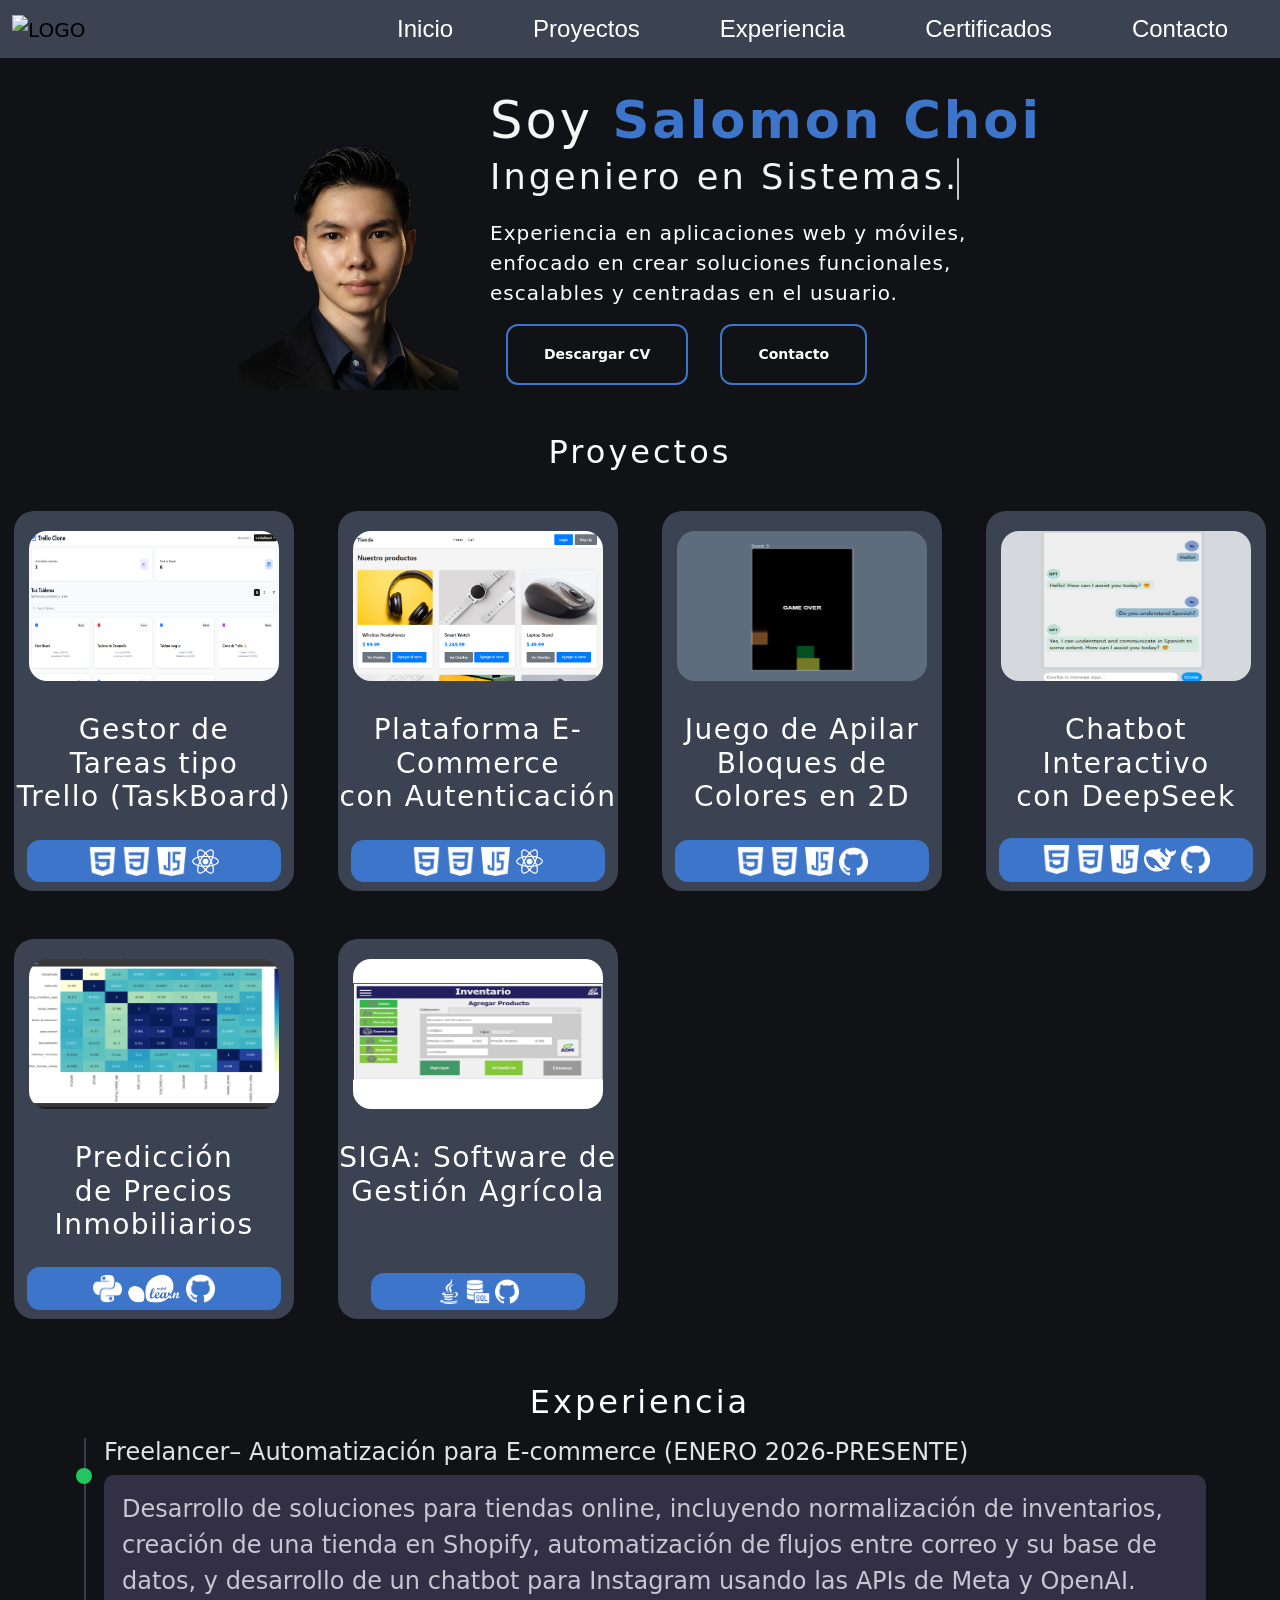
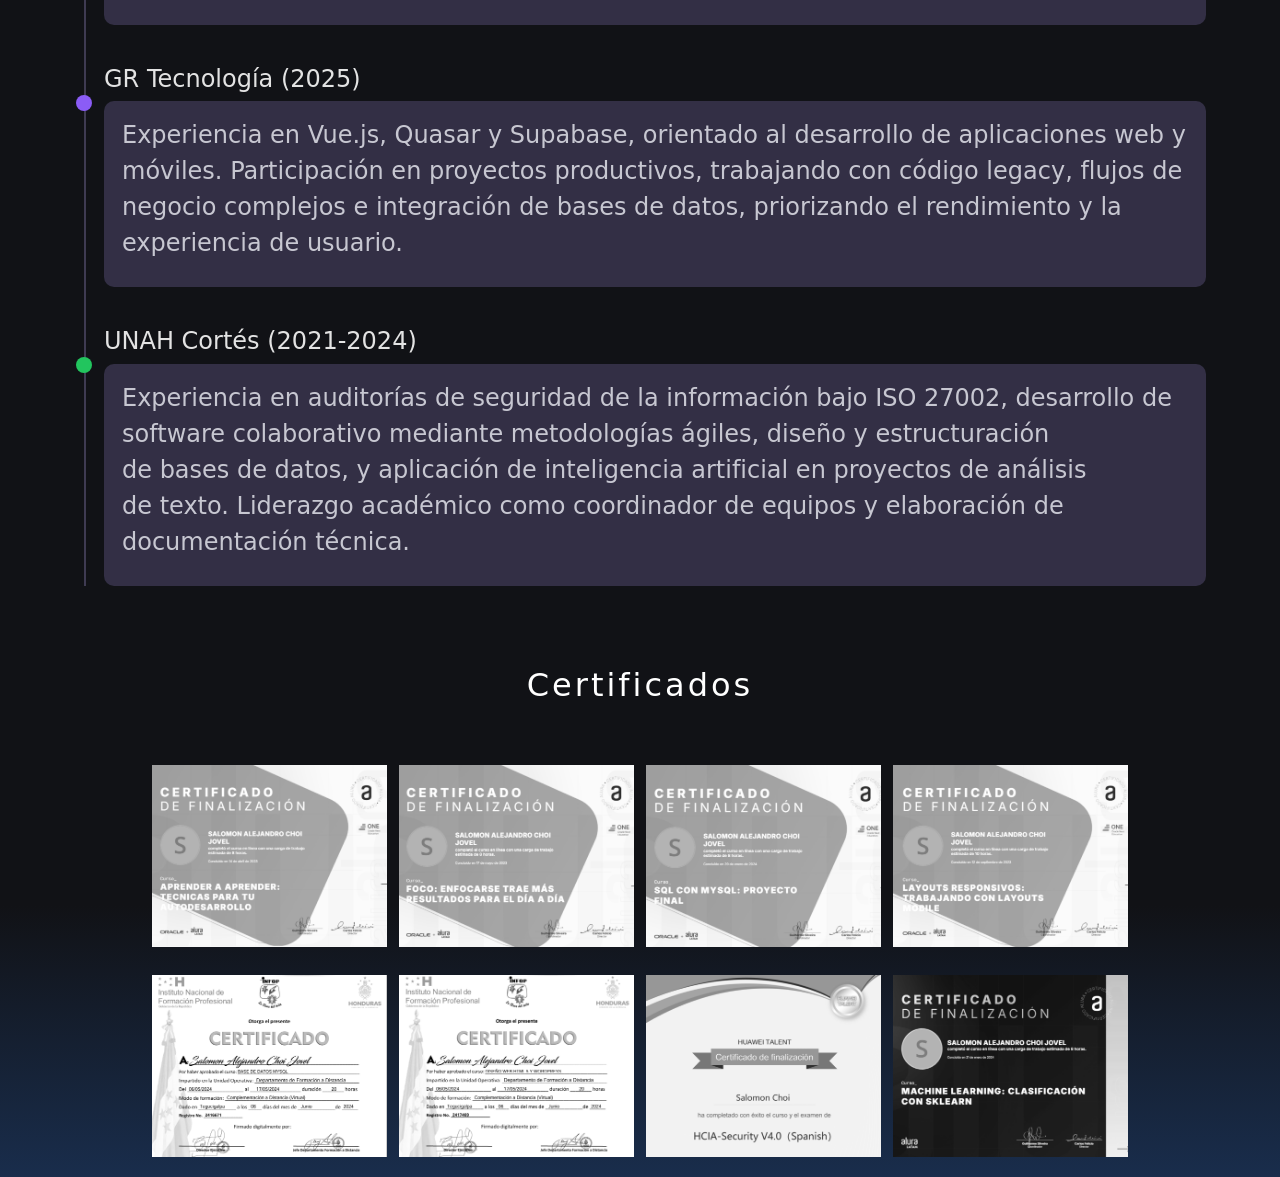
==== commit 5b86372d: "mejoras en el aspecto responsive en certificados, proyectos, info y experiencia" ====
--- a/index.html
+++ b/index.html
@@ -17,38 +17,52 @@
 </head>
 
 <body>
-  <header>
-    <nav class="nav d-flex justify-content-between align-items-center p-0" id="nav">
-      <div>
+ <header>
+  <nav class="nav navbar navbar-expand-lg p-0 " id="nav">
+    <div class="container-fluid justify-content-between">
+      
+      <!-- Logo -->
+      <a class="navbar-brand" href="#">
         <img src="../PortafolioWeb/imagenes/logo.png" class="logo" alt="LOGO">
-      </div>
-      <div>
-        <ul class="nav__lista">
-          <li class="nav__item">
-            <a class="nav--link" href="#inicio">Inicio</a>
-          </li>
-          <li class="nav__item">
-            <a class="nav--link" href="#proyectos">Proyectos</a>
-          </li>
-          <li class="nav__item">
-            <a class="nav--link" href="#educacion">Experiencia</a>
-          </li>
-          <li class="nav__item">
-            <a class="nav--link" href="#certificados">Certificados</a>
-          </li>
-          <li class="nav__item">
-            <a class="nav--link" href="../PortafolioWeb/contact/contact.html">Contacto</a>
+      </a>
+      <button class="navbar-toggler" type="button" 
+              data-bs-toggle="collapse" 
+              data-bs-target="#menuPrincipal"
+              aria-controls="menuPrincipal" 
+              aria-expanded="false" 
+              aria-label="Toggle navigation">
+        <span><img src="./imagenes/lista.png" alt=""></span>
+      </button>
+
+      <div class="collapse navbar-collapse" id="menuPrincipal">
+        <ul class="nav__lista navbar-nav ms-auto">
+          <li class="nav__item nav-item">
+            <a class="nav--link nav-link" href="#inicio">Inicio</a>
+          </li>
+          <li class="nav__item nav-item">
+            <a class="nav--link nav-link" href="#proyectos">Proyectos</a>
+          </li>
+          <li class="nav__item nav-item">
+            <a class="nav--link nav-link" href="#educacion">Experiencia</a>
+          </li>
+          <li class="nav__item nav-item">
+            <a class="nav--link nav-link" href="#certificados">Certificados</a>
+          </li>
+          <li class="nav__item nav-item">
+            <a class="nav--link nav-link" href="../PortafolioWeb/contact/contact.html">Contacto</a>
           </li>
         </ul>
       </div>
-    </nav>
-  </header>
+
+    </div>
+  </nav>
+</header>
 
   <section id="inicio">
     <div class="container_inicio d-flex">
-      <div class="cursor">
+      <!-- <div class="cursor">
         <h1 id="small-title">Salomon Choi</h1>
-      </div>
+      </div> -->
 
       <div class="container_inicio_pic">
         <picture>
@@ -62,7 +76,7 @@
         <div style="width: fit-content;">
           <h3 id="large-title" class="p-0 pb-1 m-0 titulocursor">Ingeniero en Sistemas.</h3>
         </div>
-        <p class="pt-3 fs-5">
+        <p class="pt-3 fs-5 descripcionCursor">
           Experiencia en aplicaciones web y móviles, <br>enfocado en crear soluciones funcionales,<br> escalables y
           centradas en el usuario.
         </p>
@@ -310,9 +324,10 @@
       </div>
     </div>
     <script src="index.js" type="module"> </script>
+    <script src="https://cdn.jsdelivr.net/npm/bootstrap@5.3.0/dist/js/bootstrap.bundle.min.js"></script>
 </body>
 
-<footer id="contacto">
+<!-- <footer id="contacto">
   <div class="footer_container">
     <div id="owo">
       <ul class="icon-list">
@@ -335,6 +350,6 @@
       </div>
     </div>
   </div>
-</footer>
+</footer> -->
 
 </html>
--- a/index.css
+++ b/index.css
@@ -3,13 +3,14 @@
 }
 
 body {
-  margin: 0;
-  padding: 0;
+  margin: 0 !important;
+  padding: 0 !important;
   width: 100%;
   font-family: "poppins", sans-serif;
   background-color: var(--bg-color) !important;
   display: flex;
   flex-direction: column;
+  align-content: center;
   --bg-color: #111216;
   --bg-color-nav: #38393c;
   --bg-color-button: #48e;
@@ -22,7 +23,7 @@
   --dg-color-3: #264c85;
   --dg-color-4: #3160a5;
   --dg-color-5: #3c75ca;
-  --dg-color-6:   #3f3b52;
+  --dg-color-6: #3f3b52;
   --dg-color-7: #3b4352;
 }
 
@@ -41,6 +42,9 @@
 header {
   margin: 0;
   padding: 0;
+  position: sticky;
+  top: 0;
+  z-index: 1030;
 }
 
 .resaltar {
@@ -66,7 +70,6 @@
 .nav__item {
   display: inline-block;
   /* background-color: var(--bg-color-nav); */
-  color: var(--letra);
   font-family: sans-serif;
   padding: 0.2rem 2rem;
   font-size: 1.5rem;
@@ -81,7 +84,7 @@
 }
 
 .nav--link {
-  color: inherit;
+  color: var(--letra) !important;
   text-decoration: none;
 }
 
@@ -132,7 +135,7 @@
 .titulocursor {
   letter-spacing: 3px;
   margin: 0;
-  color: whitesmoke;
+  color: whitesmoke !important;
   overflow: hidden;
   white-space: nowrap;
   position: relative;
@@ -237,13 +240,14 @@
 /*///////////////// PROYECTOS */
 
 .container_proyecto {
-
   justify-content: center;
-  min-width: 300px;
   background-color: var(--bg-color);
   display: grid;
   grid-template-columns: repeat(auto-fit, minmax(280px, 1fr));
-  padding: 20px 10px;
+    justify-items: center;  
+  padding: 0;
+  margin: 0;
+  gap: 1rem;
 }
 
 h2 {
@@ -258,14 +262,14 @@
 
 .container_proyecto_card {
   background-color: var(--bg-color);
-  max-width: 285px;
-  max-height: 341px;
-  margin-bottom: 4rem;
+  max-width: 280px;
+  max-height: 380px;
+  margin-bottom: 2rem;
   position: relative;
   color: var(--letra);
   text-align: center;
-  margin-left: 0.6rem;
-  margin-right: 0.6rem;
+  gap: 1rem;
+
 }
 
 h4 {
@@ -295,12 +299,12 @@
 } */
 
 .container_proyecto_lenguaje {
-  margin-top: auto; 
+  margin-top: auto;
   gap: 0.5rem;
   background-color: var(--dg-color-5);
   padding: 0.4rem;
   margin-left: 0.8rem;
-  margin-right:  0.8rem;
+  margin-right: 0.8rem;
   border-radius: 0.8rem;
 }
 
@@ -312,7 +316,7 @@
   width: 13%;
 }
 
-.card_front h3{
+.card_front h3 {
   margin-top: 2rem;
 }
 
@@ -320,15 +324,16 @@
 .card_front {
   backface-visibility: hidden;
   transition: transform 1.2s;
-  width: 285px;
+  width: 280px;
   height: 380px;
   border-radius: 20px;
   overflow: hidden;
   padding-bottom: 9px;
   background-color: var(--dg-color-7);
-  margin: 0.5rem;
   display: flex;
   flex-direction: column;
+   align-items: center;        /* centra horizontalmente los hijos */
+  justify-content: center; 
 }
 
 .container_proyecto_card:hover .card_front {
@@ -348,14 +353,14 @@
 .card_back {
   position: absolute;
   top: 0;
-  width: 285px;
+  /* width: 285px;
   height: 380px;
-  padding: 12px;
+  padding: 12px; */
   transform: perspective(900px) rotateY(180deg);
   align-content: center;
 }
 
-.card_back p{
+.card_back p {
   font-size: 1rem;
 }
 
@@ -367,9 +372,9 @@
 }
 
 .card_back .button {
-    margin-top: auto; 
+  margin-top: auto;
   margin-bottom: 0;
-    padding: 0.8rem;
+  padding: 0.8rem;
 }
 
 .proyect_button:hover {
@@ -499,7 +504,7 @@
 /* ////////////FOOTER */
 
 footer {
-  background: var(--dg-color-7)
+  background: var(--dg-color-7);
 }
 
 .footer_container {
@@ -566,14 +571,14 @@
     align-items: center;
   }
 
-  #large-title {
+  /* #large-title {
     display: none;
   }
 
   #small-title {
     display: block;
     margin-bottom: 2rem;
-  }
+  } */
 
   h1 {
     font-size: 3rem;
@@ -607,6 +612,21 @@
     background-color: var(--bg-color);
     border-radius: 0;
     border: 1px solid var(--letra);
+  }
+}
+
+@media (max-width: 600px) {
+  h1.titulocursor {
+    font-size: 190%;
+  }
+
+  h3.titulocursor {
+    font-size: 140%;
+  }
+
+  p.descripcionCursor {
+    font-size: 90% !important;
+    margin-top: 0 !important;
   }
 }
 
@@ -664,8 +684,9 @@
 
 .timeline-item {
   position: relative;
-  padding-left: 60px;
+  padding-left: 40px;
   margin-bottom: 40px;
+  padding-right: 10px;
 }
 
 .date {
@@ -684,9 +705,15 @@
   border-radius: 50%;
 }
 
-.purple { background: #8b5cf6; }
-.green  { background: #22c55e; }
-.cyan   { background: #06b6d4; }
+.purple {
+  background: #8b5cf6;
+}
+.green {
+  background: #22c55e;
+}
+.cyan {
+  background: #06b6d4;
+}
 
 .content {
   background: #332f45;
@@ -750,7 +777,6 @@
   font-size: 0.8rem;
 }
 
-
 /* ///////////////////// */
 
 .copiado-msg {
@@ -770,8 +796,6 @@
   cursor: pointer;
 }
 
-
-
 /* ////////////////// GLASS CONTACT ////////////////// */
 
 .contact_section {
@@ -833,7 +857,7 @@
 .input_group textarea {
   padding: 0.9rem;
   border-radius: 15px;
-  border: 1px solid rgba(255,255,255,0.1);
+  border: 1px solid rgba(255, 255, 255, 0.1);
   background: rgba(17, 18, 22, 0.6);
   color: var(--letra);
   outline: none;
@@ -872,5 +896,16 @@
   text-align: center;
 }
 
-
-
+.navbar-toggler:focus {
+  box-shadow: 0 0 0 3px rgba(255, 255, 255, 0.5) !important;
+}
+
+.navbar-toggler:focus-visible {
+  outline: 2px solid white !important;
+}
+
+.navbar-toggler {
+  border: none !important;
+  outline: none !important;
+  box-shadow: none !important;
+}
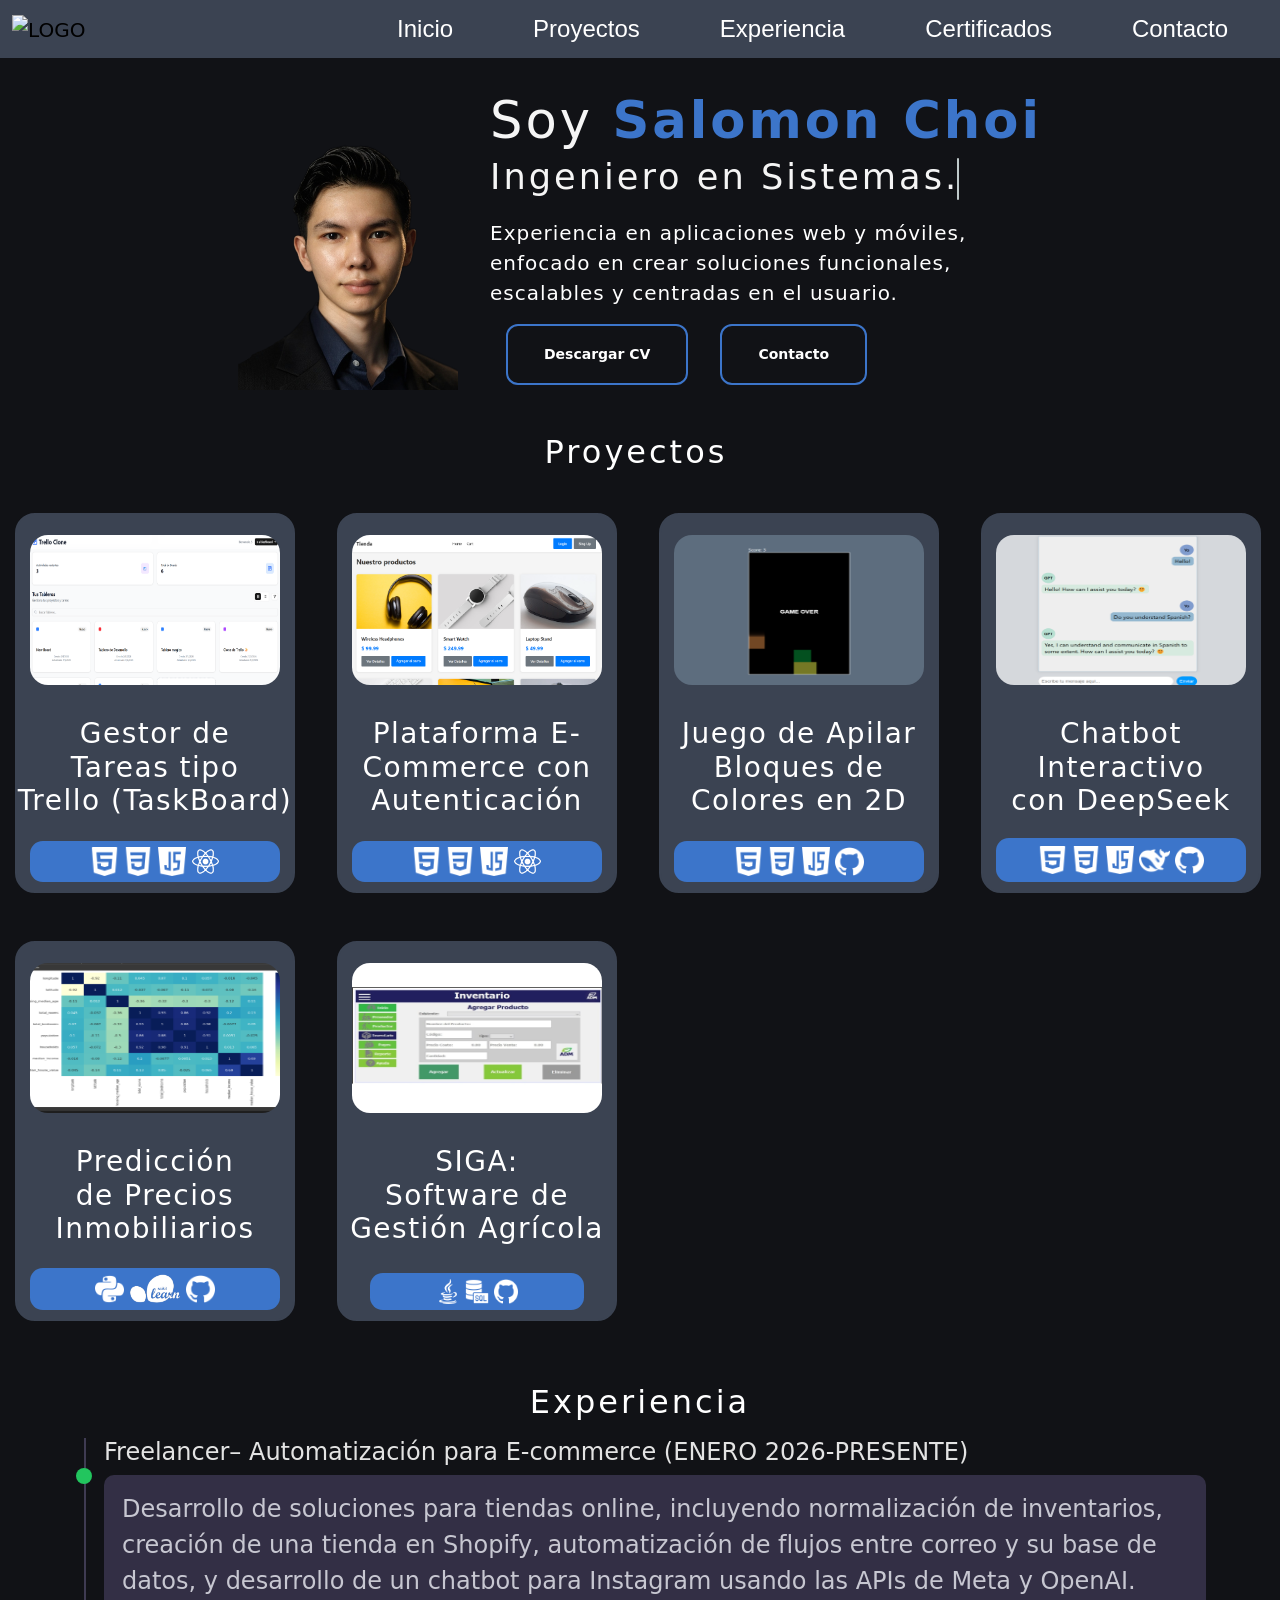
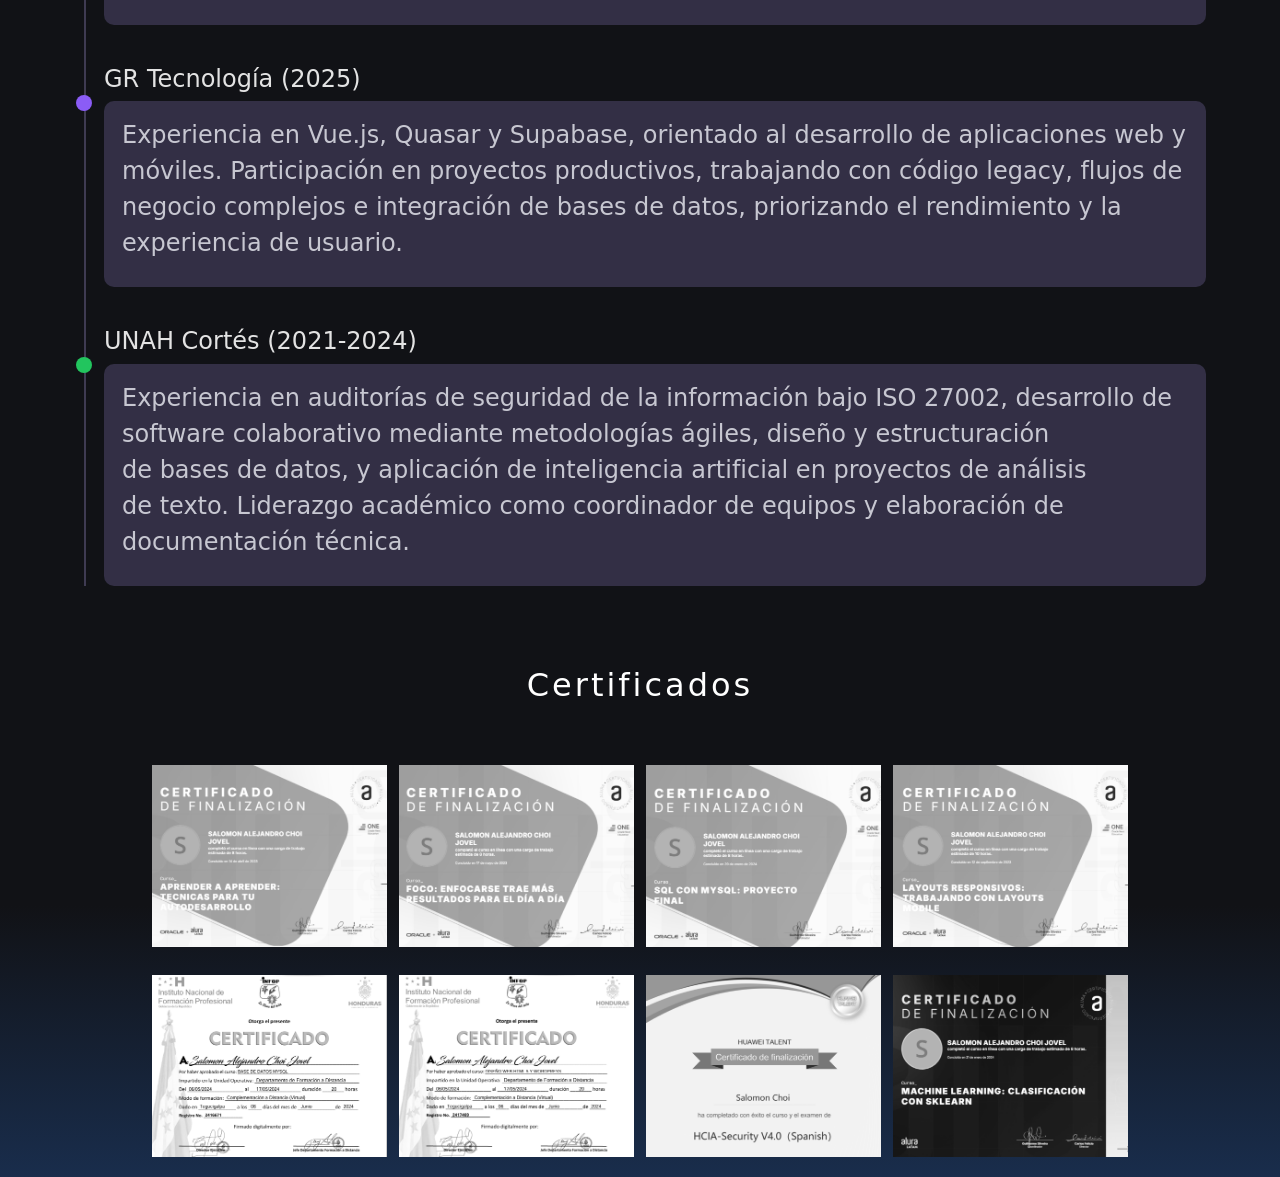
==== commit 10d07115: "arreglo de tarjetas de proyectos" ====
--- a/index.html
+++ b/index.html
@@ -89,7 +89,7 @@
     </div>
   </section>
 
-  <section id="proyectos">
+  <section id="proyectos" class="me-2">
     <h2>Proyectos</h2>
     <div class="container_proyecto">
 
@@ -110,7 +110,7 @@
         <div class="card_back">
           <h3 id="card_back-title">Gestor de Tareas tipo Trello (TaskBoard)</h3>
           <p>
-           Aplicación web estilo Trello para gestión de tareas con soporte para drag & drop, autenticación de usuarios y almacenamiento en la nube. Permite a cada usuario crear y organizar sus propios tableros y columnas de trabajo de forma segura
+           Aplicación web estilo Trello para gestión de tareas con soporte drag & drop, autenticación de usuarios y almacenamiento en la nube. Permite a cada usuario crear y organizar sus propios tableros y columnas de trabajo.
           </p>
           <input type="button" value="Ver Demo"
             onclick="window.open('https://trelo-8muv.vercel.app/', '_blank')" class="button" />
@@ -134,7 +134,7 @@
         <div class="card_back">
           <h3 id="card_back-title">Plataforma E-Commerce con Autenticación</h3>
           <p>
-            Aplicación web desarrollada con React que permite registro e inicio de sesión de usuarios, visualización de
+            Desarrollada con React que permite registro e inicio de sesión de usuarios, visualización de
             productos y gestión de carrito de compras
             en una arquitectura multipágina, utilizando almacenamiento en caché
           </p>
--- a/index.css
+++ b/index.css
@@ -244,7 +244,7 @@
   background-color: var(--bg-color);
   display: grid;
   grid-template-columns: repeat(auto-fit, minmax(280px, 1fr));
-    justify-items: center;  
+  justify-items: center;  
   padding: 0;
   margin: 0;
   gap: 1rem;
@@ -267,8 +267,9 @@
   margin-bottom: 2rem;
   position: relative;
   color: var(--letra);
-  text-align: center;
+  /* text-align: center; */
   gap: 1rem;
+  border: 2px solid var(--bg-color);
 
 }
 
@@ -332,8 +333,10 @@
   background-color: var(--dg-color-7);
   display: flex;
   flex-direction: column;
-   align-items: center;        /* centra horizontalmente los hijos */
+  align-items: center;        /* centra horizontalmente los hijos */
   justify-content: center; 
+  border: 2px solid var(--dg-color-7);
+    text-align: center;  
 }
 
 .container_proyecto_card:hover .card_front {
@@ -353,21 +356,18 @@
 .card_back {
   position: absolute;
   top: 0;
-  /* width: 285px;
-  height: 380px;
-  padding: 12px; */
   transform: perspective(900px) rotateY(180deg);
-  align-content: center;
 }
 
 .card_back p {
   font-size: 1rem;
+  margin-top: 1rem;
+  padding: 1rem;
 }
 
 #card_back-title {
   letter-spacing: 0.8px;
-  margin-bottom: 1rem;
-  margin-top: 0;
+  margin-top: 2rem;
   font-size: 1.2rem;
 }
 
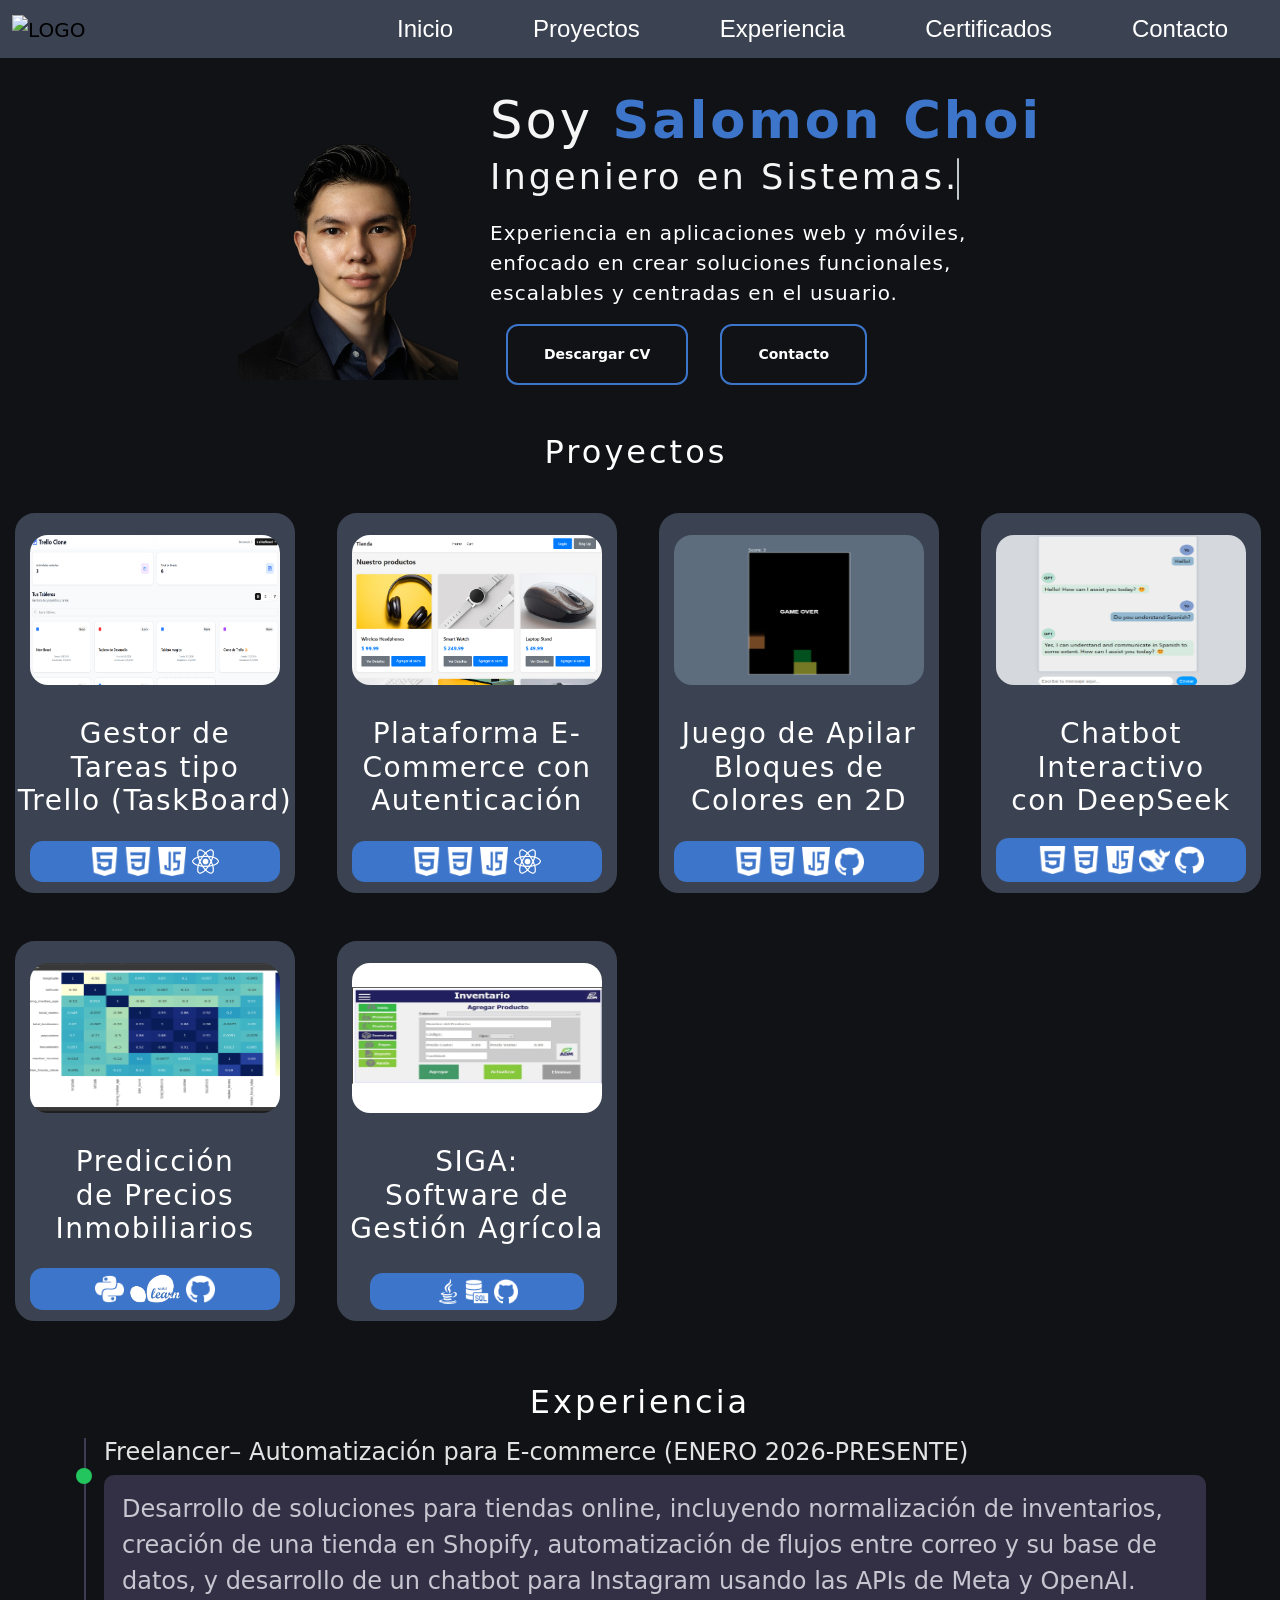
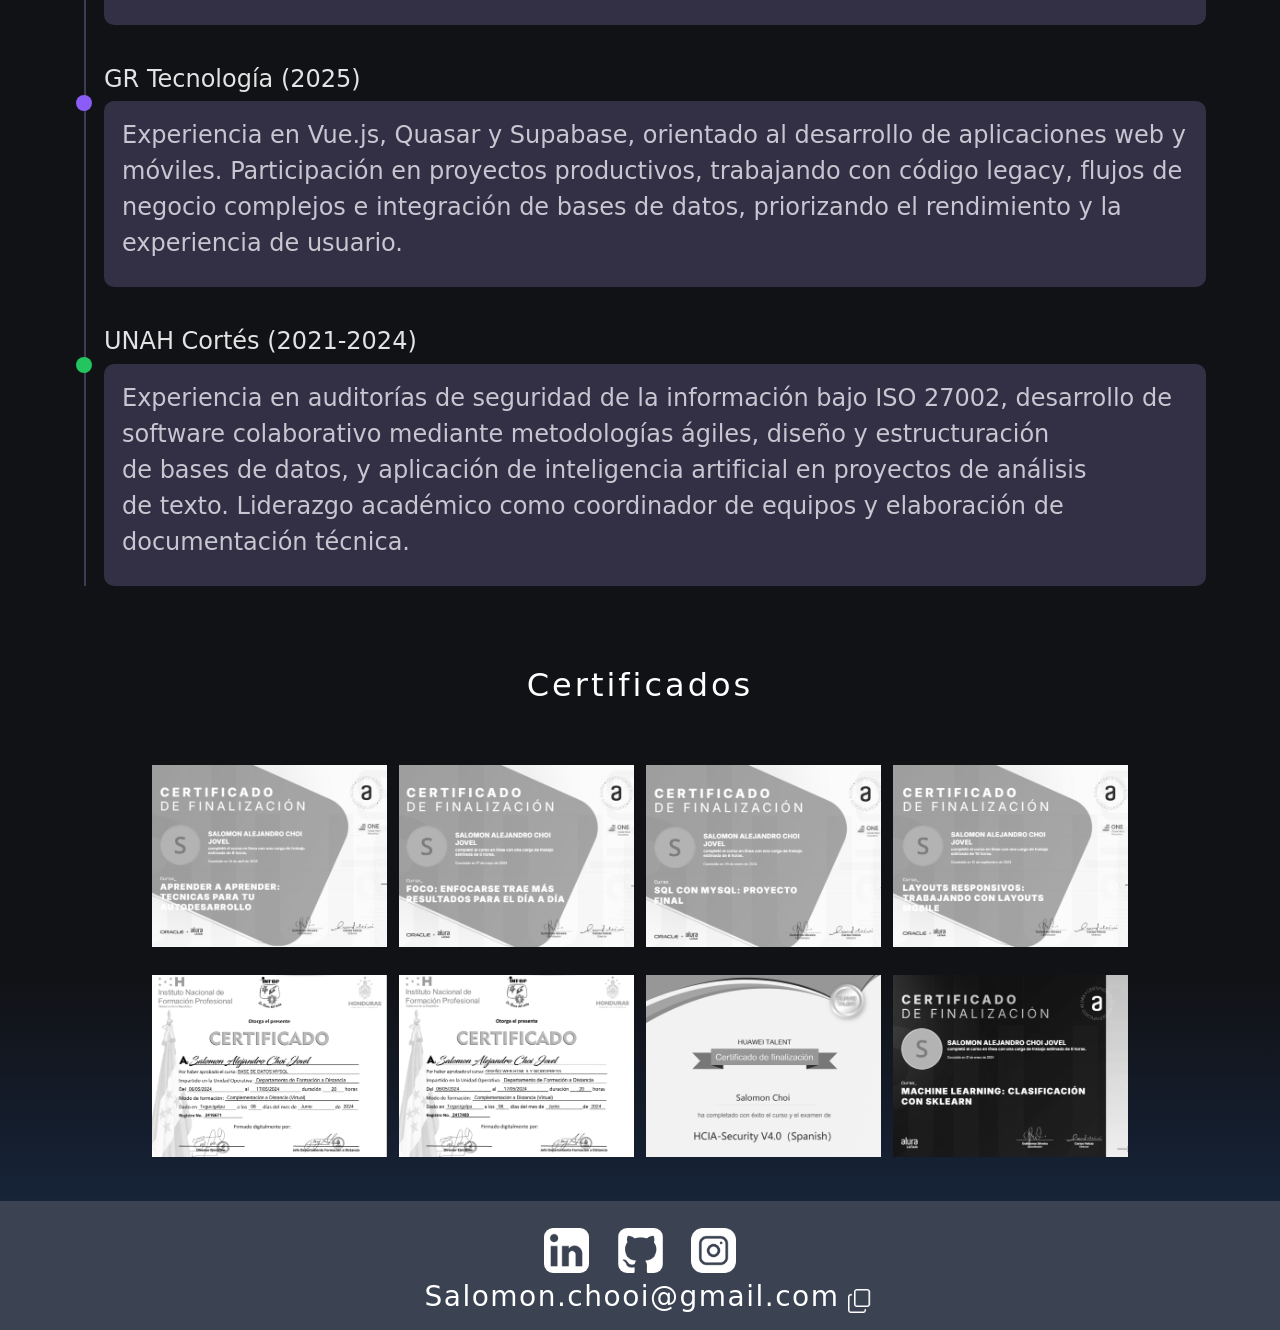
==== commit 4ef1057c: "arreglo al contacto en pantallas pequenas" ====
--- a/index.html
+++ b/index.html
@@ -327,7 +327,7 @@
     <script src="https://cdn.jsdelivr.net/npm/bootstrap@5.3.0/dist/js/bootstrap.bundle.min.js"></script>
 </body>
 
-<!-- <footer id="contacto">
+<footer id="contacto">
   <div class="footer_container">
     <div id="owo">
       <ul class="icon-list">
@@ -343,13 +343,13 @@
       <div class="d-flex align-items-center mb-2 mt-1">
         <h3 id="email" class="me-2 ps-4">Salomon.chooi@gmail.com</h3>
         <img src="./imagenes/copia.png" class="copy-img" title="Click para copiar" onclick="copiarEmail(this)">
-        <span id="copiado-msg" class="copiado-msg ">¡Copiado!</span>
-        <a href="#nav" class="up">
+        <span id="copiado-msg" class="copiado-msg "></span>
+        <!-- <a href="#nav" class="up">
           <img src="./imagenes/chevron-doble.png" alt="Up" class="up-img">
-        </a>
+        </a> -->
       </div>
     </div>
   </div>
-</footer> -->
+</footer>
 
 </html>
--- a/index.css
+++ b/index.css
@@ -112,7 +112,7 @@
 
 .container_inicio_pic {
   width: 220px;
-  height: 300px;
+  height: 290px;
   background-color: none;
   border-radius: 10%;
   position: relative;
@@ -546,6 +546,9 @@
   font-weight: 300;
 }
 
+
+
+
 .up {
   position: absolute;
   right: 1rem;
@@ -569,6 +572,7 @@
   .container_inicio {
     flex-direction: column;
     align-items: center;
+    padding-top: 0;
   }
 
   /* #large-title {
@@ -587,6 +591,7 @@
   .container_inicio_info {
     width: 100%;
     margin: 1rem;
+    padding-top: 0;
     text-align: center;
     align-items: center;
   }
@@ -615,7 +620,10 @@
   }
 }
 
-@media (max-width: 600px) {
+@media (max-width:520px) {
+  .container_inicio{
+    padding-top: 0;
+  }
   h1.titulocursor {
     font-size: 190%;
   }
@@ -628,6 +636,71 @@
     font-size: 90% !important;
     margin-top: 0 !important;
   }
+
+  .footer-email h3 {
+  position: relative;
+  font-weight: 300;
+  font-size: 1rem;
+
+
+}
+  .copy-img {
+  width: 1rem !important;
+  height: 1rem !important;
+  margin-bottom: 0.4rem;
+}
+
+
+.container_inicio_info{
+  padding: 0 0.5rem !important;
+}
+
+#proyectos{
+  margin: 0 !important;
+}
+
+.contact_glass{
+  padding: 1rem !important;
+}
+
+.contact_section{
+  padding:  1rem 0 !important;
+}
+}
+
+
+
+
+@media (max-width: 350px) {
+  h1.titulocursor {
+    font-size: 155%;
+  }
+
+  h3.titulocursor {
+    font-size: 105%;
+  }
+
+  p.descripcionCursor {
+    font-size: 87% !important;
+    margin-top: 0 !important;
+  }
+
+  .footer-email h3 {
+  position: relative;
+  font-weight: 300;
+  font-size: 1rem;
+
+
+}
+  .copy-img {
+  width: 1rem !important;
+  height: 1rem !important;
+  margin-bottom: 0.4rem;
+}
+
+.container_inicio_info{
+  padding: 0 0.5rem !important;
+}
 }
 
 @keyframes rotate-scale-up-vertical {
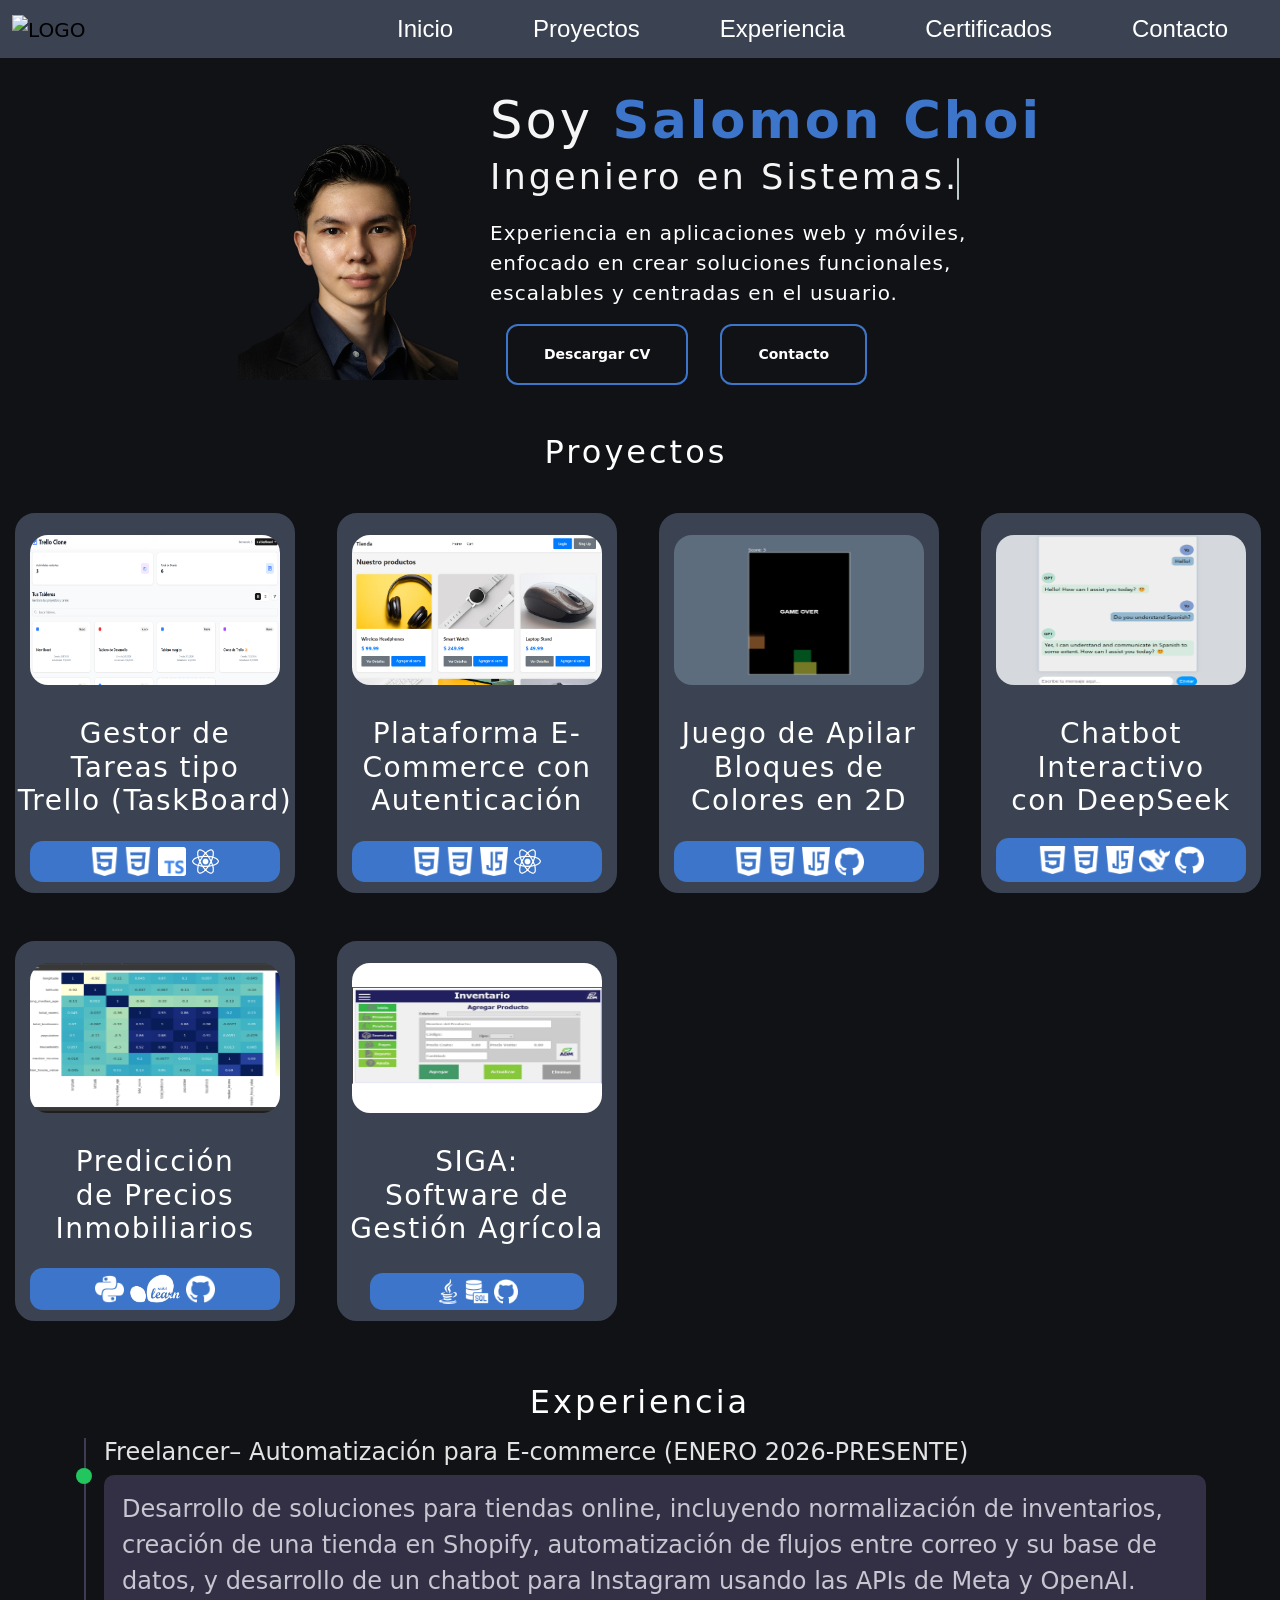
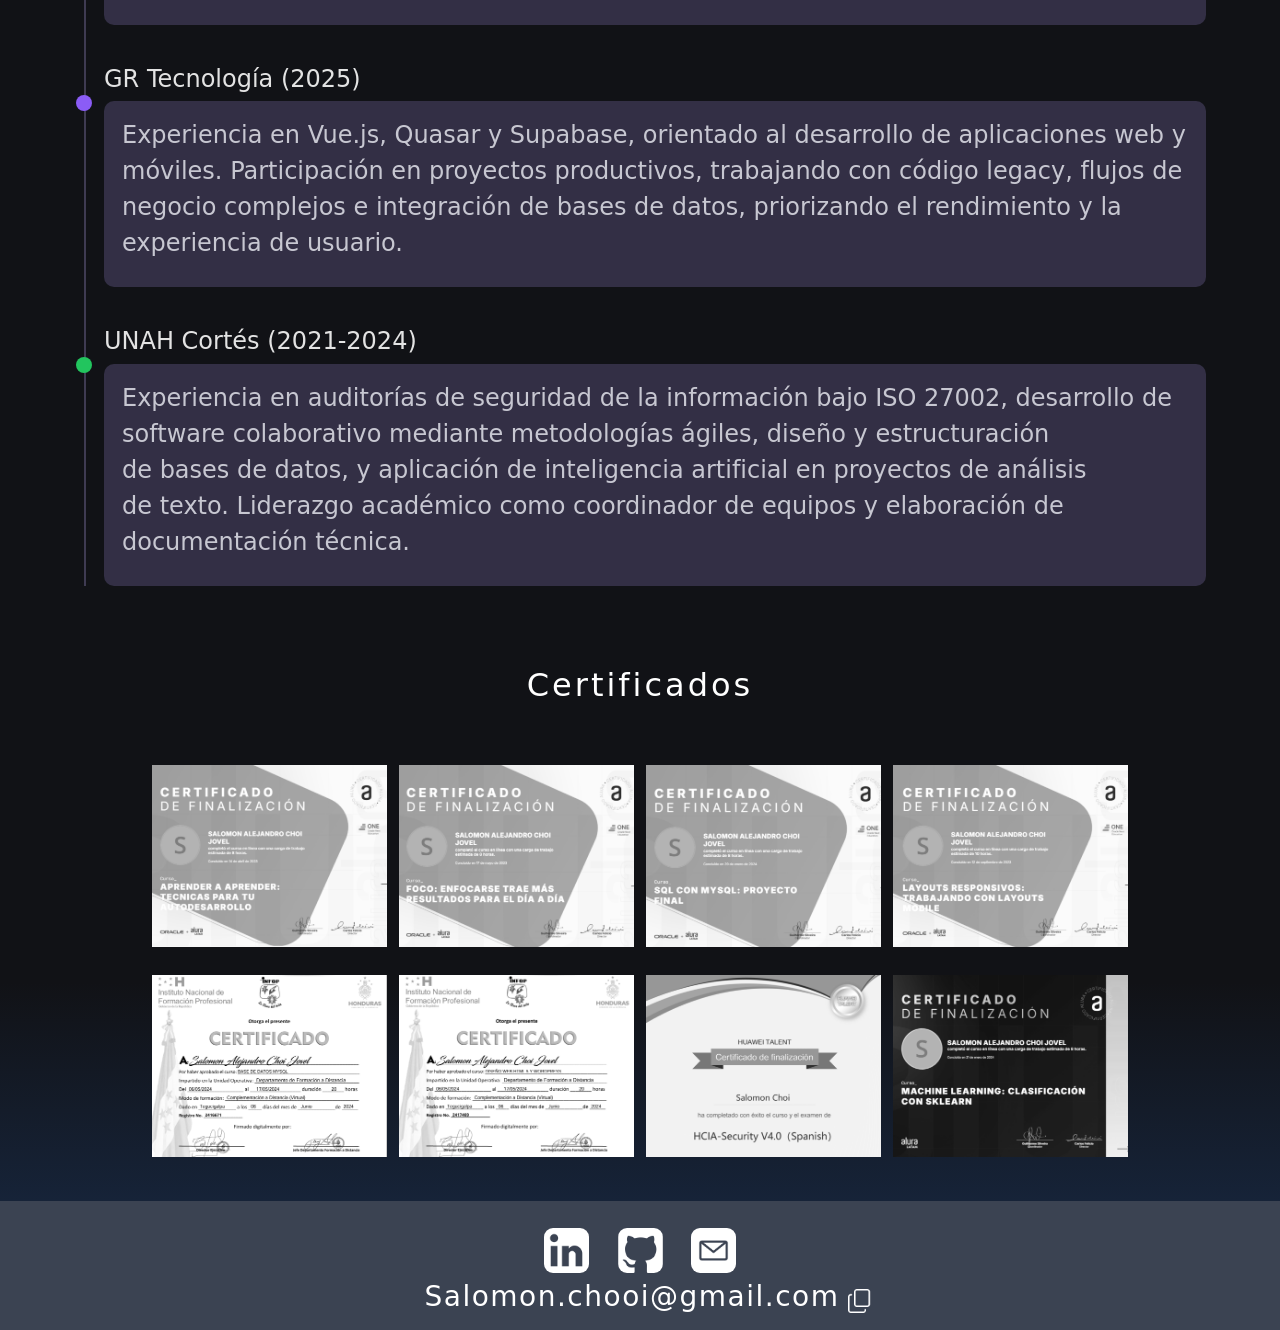
==== commit a078a8a8: "cambio de logo y cambio de ig" ====
--- a/index.html
+++ b/index.html
@@ -103,7 +103,7 @@
           <div class="container_proyecto_lenguaje">
             <img src="./imagenes/lenguajes/html.png" alt="html" class="icono_lenguaje" />
             <img src="./imagenes/lenguajes/css.png" alt="css" class="icono_lenguaje" />
-            <img src="./imagenes/lenguajes/javascript.png" alt="javascript" class="icono_lenguaje" />
+            <img src="./imagenes/lenguajes/ts.png" alt="javascript" class="icono_lenguaje" />
             <img src="./imagenes/lenguajes/react.png" alt="github" class="icono_lenguaje" />
           </div>
         </div>
@@ -335,8 +335,8 @@
               src="./imagenes/linkedin.png" alt="" /></a></li>
         <li><a href="https://github.com/SaloChoi" target="_blank"><img class="programas2" src="./imagenes/github.png"
               alt="" /></a></li>
-        <li><a href="https://www.instagram.com/accounts/login/" target="_blank"><img class="programas2"
-              src="./imagenes/instagram.png" alt="" /></a></li>
+        <li><a href="../PortafolioWeb/contact/contact.html" target="_blank"><img class="programas2"
+              src="./imagenes/correo.png" alt="" /></a></li>
       </ul>
     </div>
     <div class="footer-email d-flex align-items-center">
--- a/index.css
+++ b/index.css
@@ -13,7 +13,7 @@
   align-content: center;
   --bg-color: #111216;
   --bg-color-nav: #38393c;
-  --bg-color-button: #48e;
+  --bg-color-button: #4488ee;
   --bg-color-resaltar: #0e3f65;
   --bg-color-section: #373737;
   --letra: #ffffff;
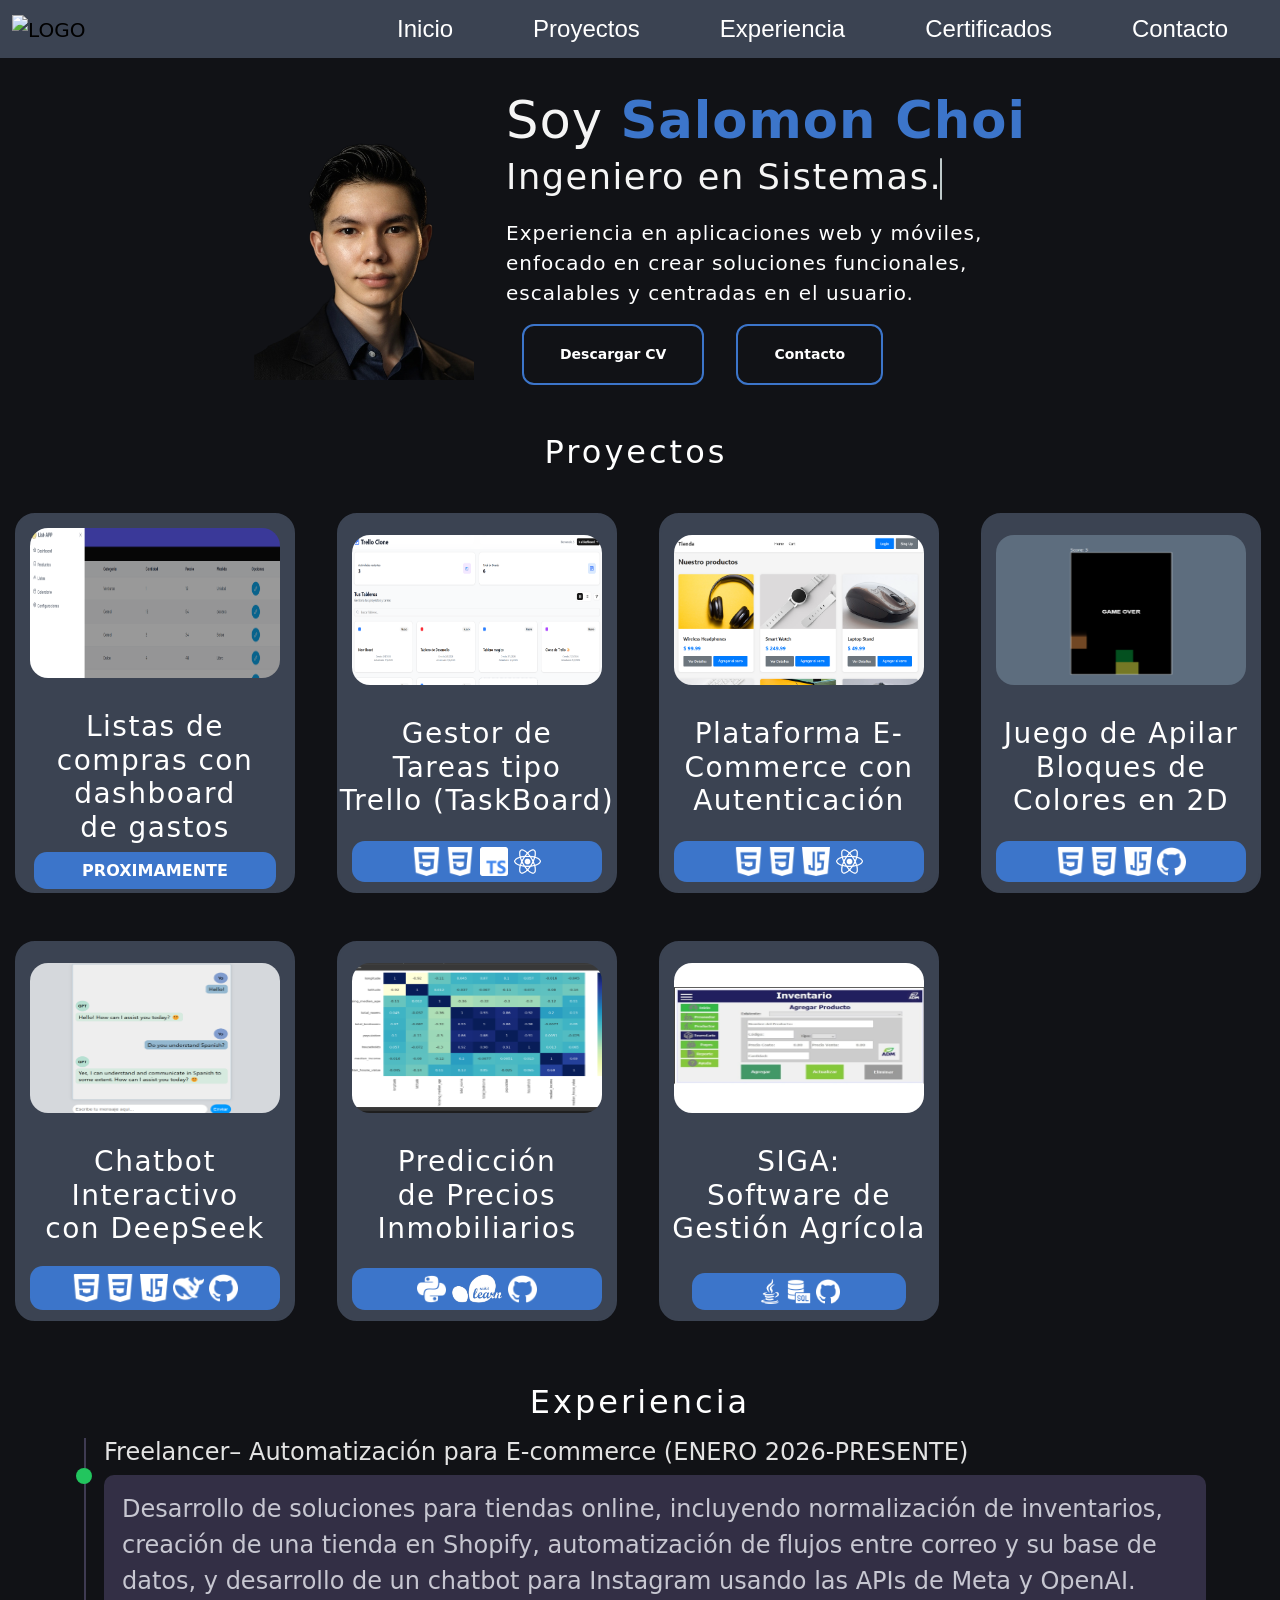
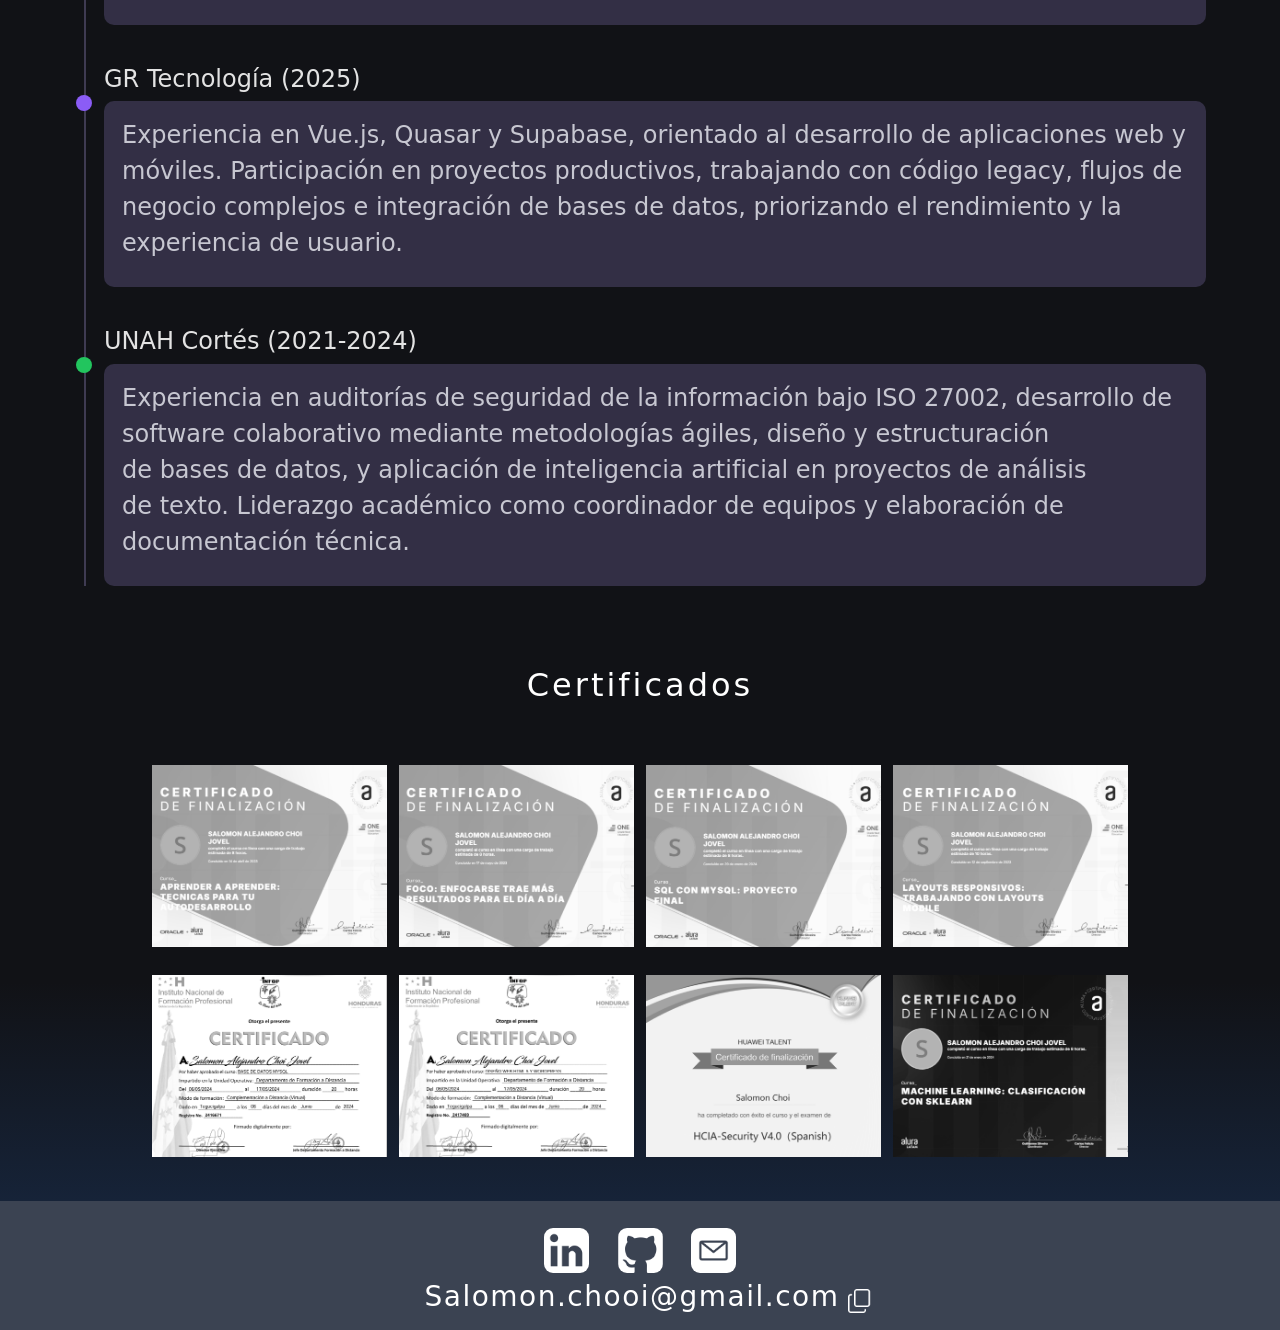
==== commit 747d1248: "Adicion de proximo proyecto" ====
--- a/index.html
+++ b/index.html
@@ -93,6 +93,26 @@
     <h2>Proyectos</h2>
     <div class="container_proyecto">
 
+            <div class="container_proyecto_card ">
+        <div class="card_front">
+          <!-- <h4>Proyecto 1</h4> -->
+          <picture>
+            <img src="./imagenes/proyectos/21.png" alt="PPP" class="imgProyecto" />
+          </picture> <h3>Listas de compras con dashboard de gastos</h3>
+          <div class="container_proyecto_lenguaje" style="padding: 0.4rem 3rem; font-weight: bolder;">
+            PROXIMAMENTE
+          </div>
+        </div>
+        <div class="card_back">
+          <h3 id="card_back-title">Listas de compras con dashboard de gastos</h3>
+          <p>
+            Gestor de listas con historial y dashboard de gastos. Permite agregar productos, clasificarlos por categoría, consultar listas anteriores y visualizar cuánto se gasta por mes. Stack: Next.js, React y Supabase.  
+          </p>
+        <input type="button" value="PROXIMAMENTE" disabled
+           class="button" id="proximo_button" />
+        </div>
+      </div>
+      <!-- ---------------------------------------------- -->
       <div class="container_proyecto_card ">
         <div class="card_front">
           <!-- <h4>Proyecto 1</h4> -->
--- a/index.css
+++ b/index.css
@@ -133,7 +133,6 @@
 }
 
 .titulocursor {
-  letter-spacing: 3px;
   margin: 0;
   color: whitesmoke !important;
   overflow: hidden;
@@ -243,11 +242,12 @@
   justify-content: center;
   background-color: var(--bg-color);
   display: grid;
-  grid-template-columns: repeat(auto-fit, minmax(280px, 1fr));
+  grid-template-columns: repeat(auto-fit, minmax(305px, 1fr));
   justify-items: center;  
   padding: 0;
   margin: 0;
   gap: 1rem;
+
 }
 
 h2 {
@@ -982,3 +982,9 @@
   outline: none !important;
   box-shadow: none !important;
 }
+
+
+#proximo_button:disabled {
+  cursor: not-allowed;
+    opacity: 0.5;
+}
